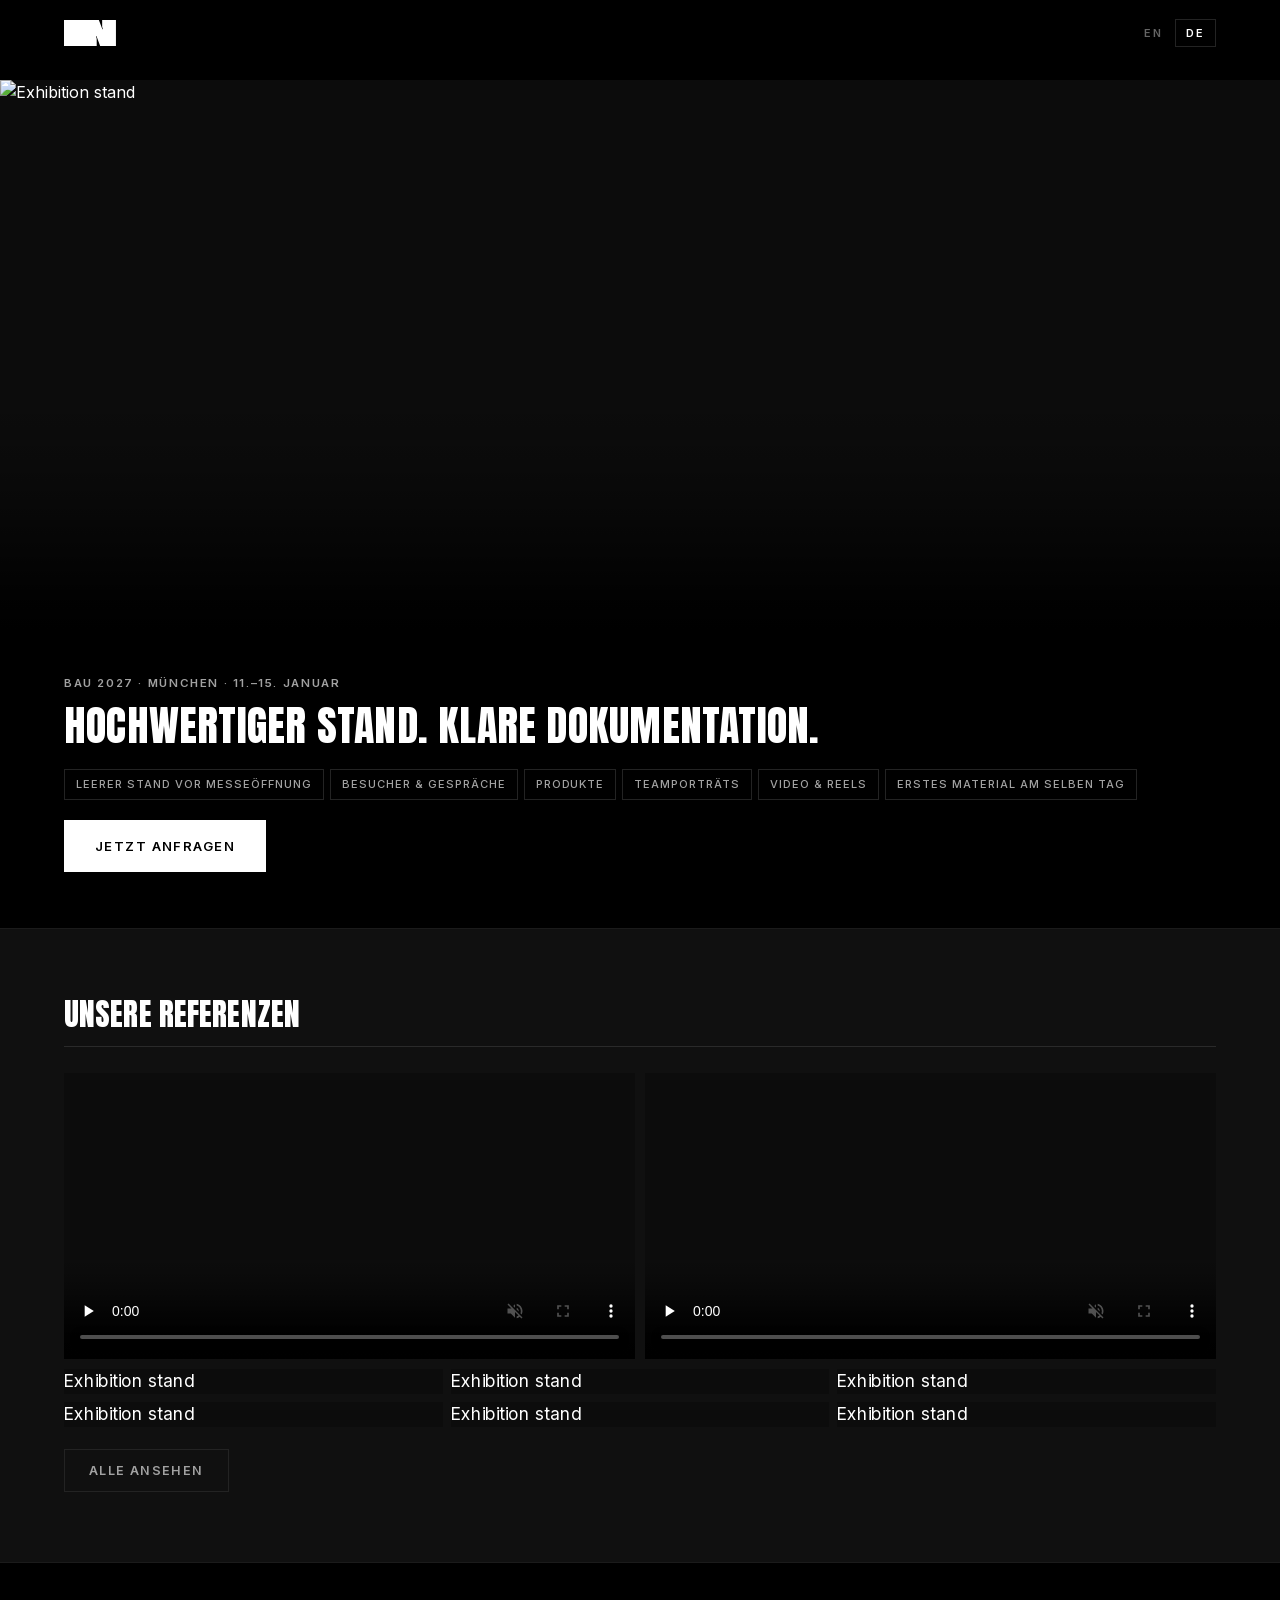
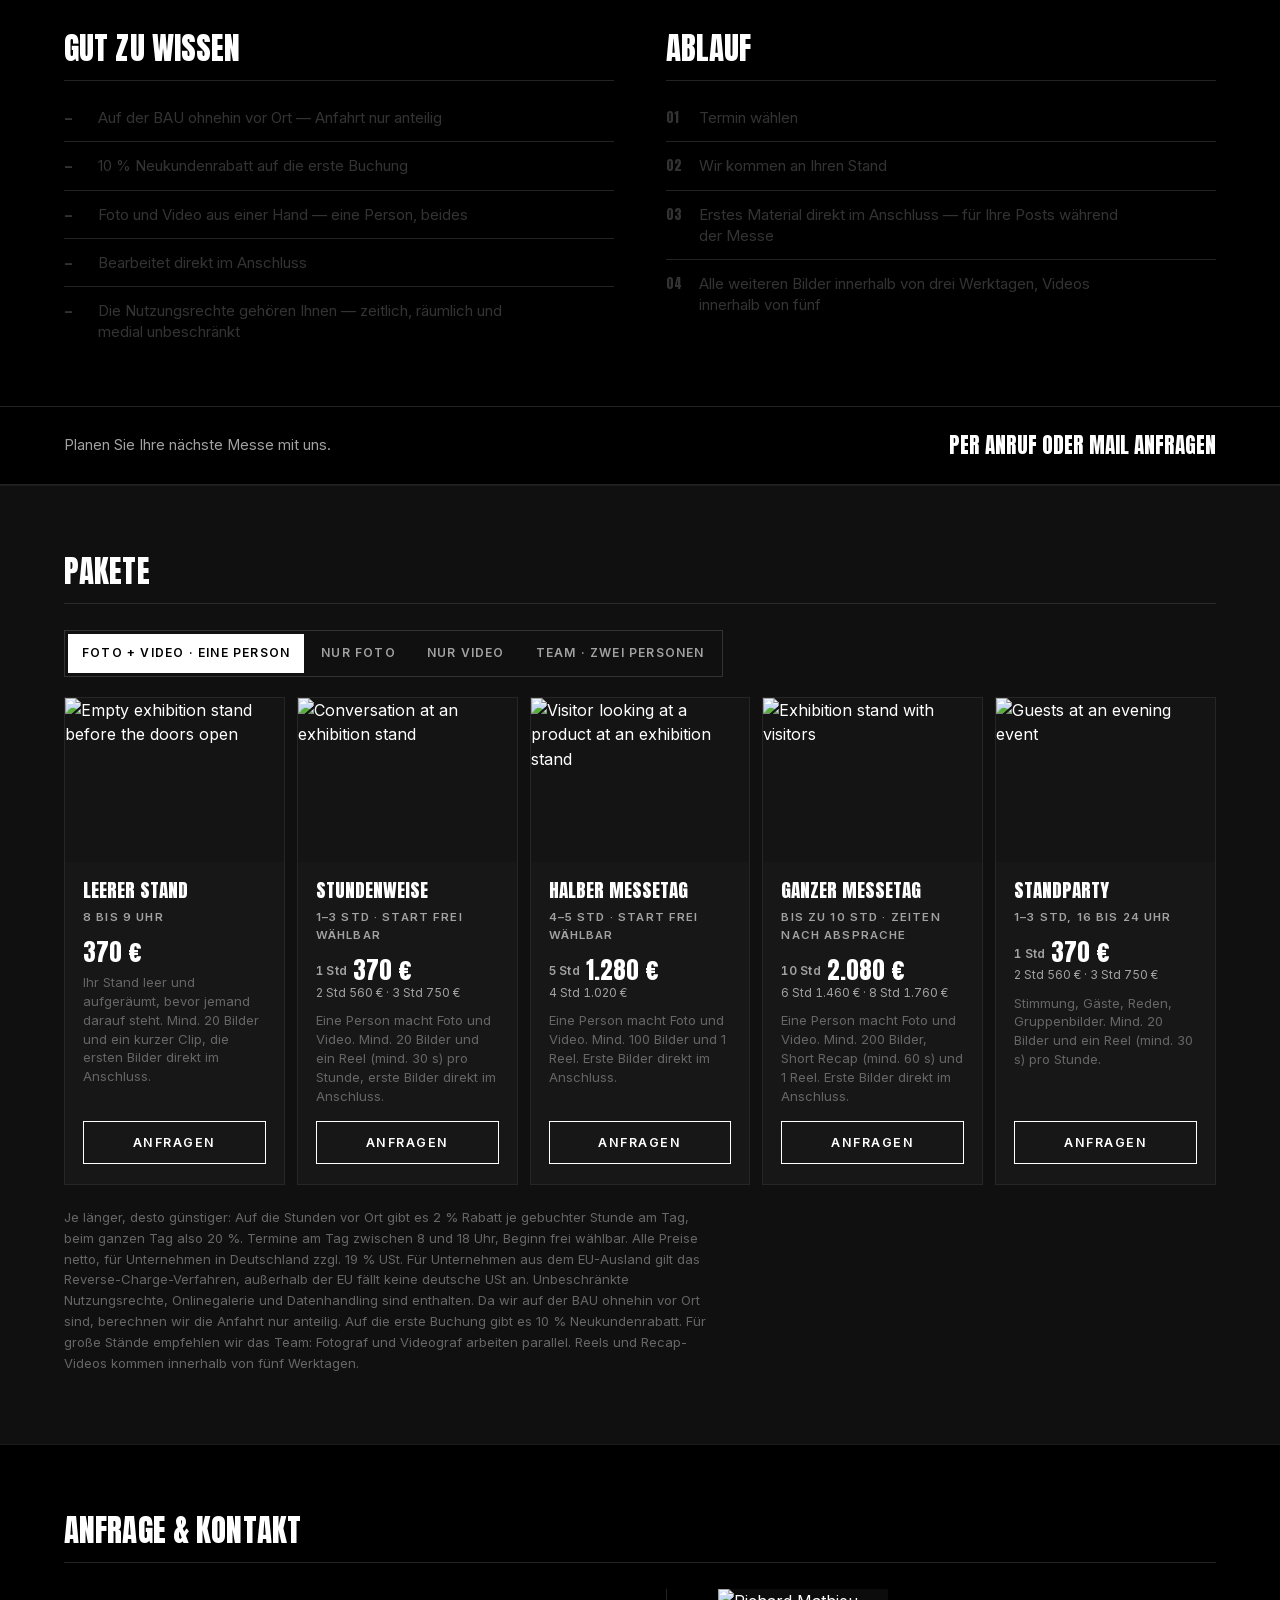
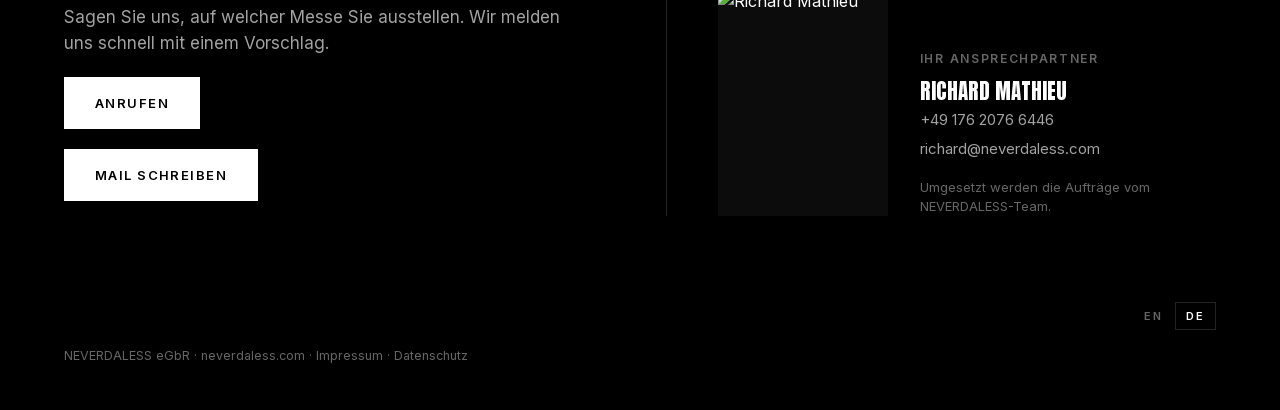
==== bau/index.html @ 17802675 "BAU-Seite /bau: Foto+Video aus einer Hand als Hauptangebot, Team-Paket, Anfahrt anteilig, 10 % Neuku" ====
<!doctype html>
<html lang="de">
<head>
<meta charset="utf-8">
<meta name="viewport" content="width=device-width,initial-scale=1,viewport-fit=cover">
<meta name="robots" content="noindex,nofollow">
<meta name="description" content="Photo and video for your exhibition stand, bookable by the hour. NEVERDALESS.">
<meta property="og:title" content="BAU 2027 · Foto und Video für Ihren Stand | NEVERDALESS">
<meta property="og:description" content="Photo and video for your exhibition stand, bookable by the hour.">
<meta property="og:image" content="https://static.wixstatic.com/media/fe18f9_3aad3841d3294165a005862a00bf77a9~mv2.jpg/v1/fill/w_1200,h_630,q_85/file.jpg">
<meta name="theme-color" content="#000000">
<link rel="icon" href="https://static.wixstatic.com/shapes/af249d_1c108b23d3884ca4b570a768c22b61ab.svg" type="image/svg+xml">
<title>BAU 2027 · Messedokumentation | NEVERDALESS</title>
<link rel="stylesheet" href="../fonts/fonts.css?v=2">

<style>
:root{
  color-scheme: dark;
  --ground:#000000;
  --raise:#0c0c0c;
  --line:#232323;
  --ink:#ffffff;
  --ink-2:#a2a2a2;
  --ink-3:#666666;
  --display:"Anton","Haettenschweiler","Arial Narrow",Impact,sans-serif;
  --body:"Inter","Helvetica Neue",Helvetica,Arial,sans-serif;
  --gut:clamp(18px,5vw,64px);
}
*{box-sizing:border-box}
body{
  background:var(--ground);color:var(--ink);
  font-family:var(--body);font-size:16px;line-height:1.55;
  -webkit-font-smoothing:antialiased;margin:0;
}
img,video{max-width:100%;display:block}
a{color:inherit}
p{margin:0}
ul{margin:0;padding:0;list-style:none}

.bleed{padding-inline:var(--gut)}
section{padding-block:clamp(40px,5.5vw,72px)}

.label{
  font-family:var(--display);font-weight:400;
  font-size:clamp(21px,2.5vw,31px);line-height:1;letter-spacing:.004em;
  text-transform:uppercase;color:var(--ink);
  margin:0 0 26px;padding-bottom:16px;border-bottom:1px solid var(--line);
}
h1,h2{font-family:var(--display);font-weight:400;margin:0;text-transform:uppercase;text-wrap:balance}
h1{font-size:clamp(25px,3.4vw,42px);line-height:1.06;letter-spacing:.005em}
h2{font-size:clamp(20px,2.4vw,30px);line-height:1.06}

/* ---------- Sprachumschalter ---------- */
.bar{
  display:flex;justify-content:flex-end;gap:2px;
  padding-block:16px;background:var(--ground);align-items:center;
  position:sticky;top:env(safe-area-inset-top,0px);z-index:5;
}
.bar.static{position:static}
.bar .logo{margin-right:auto;display:flex;align-items:center;color:var(--ink);padding:4px 0}
.bar .logo svg{height:26px;width:auto;display:block}
.bar .logo:hover{opacity:.75}
.bar button{
  font-family:var(--body);font-size:11px;font-weight:600;letter-spacing:.16em;
  background:none;border:1px solid transparent;color:var(--ink-3);
  padding:6px 10px;cursor:pointer;transition:color .16s,border-color .16s;
}
.bar button[aria-pressed="true"]{color:var(--ink);border-color:var(--line)}
.bar button:hover{color:var(--ink)}

/* ---------- Hero ---------- */
.stage{width:100%;aspect-ratio:21/9;overflow:hidden;background:var(--raise);margin-top:14px}
.stage{position:relative}
.stage img{position:absolute;inset:0;width:100%;height:100%;object-fit:cover;opacity:0;transition:opacity 1s ease}
.stage img.on{opacity:1}
.stage::after{content:"";position:absolute;left:0;right:0;bottom:0;height:42%;pointer-events:none;
  background:linear-gradient(to bottom,rgba(0,0,0,0) 0%,rgba(0,0,0,.18) 30%,rgba(0,0,0,.5) 60%,rgba(0,0,0,.85) 85%,var(--ground) 100%)}
@media(max-width:700px){.stage{aspect-ratio:4/3}}
.hero{padding-block:clamp(28px,4vw,46px) clamp(34px,5vw,56px)}
.hero-in{display:flex;flex-direction:column;gap:20px;align-items:flex-start}
.hero .fair{font-size:11.5px;font-weight:600;letter-spacing:.14em;text-transform:uppercase;color:var(--ink-2);margin:0 0 -8px}
.hero .sub{color:var(--ink-2);font-size:clamp(14.5px,1.4vw,17px);max-width:64ch}
.hero .sub.claim{color:var(--ink);font-weight:500;letter-spacing:.01em}
.hero .sub b{color:var(--ink);font-weight:500}

.cta{
  display:inline-block;font-family:var(--body);font-size:13px;font-weight:600;
  letter-spacing:.11em;text-transform:uppercase;
  background:var(--ink);color:#000;text-decoration:none;
  padding:15px 30px;border:1px solid var(--ink);transition:background .16s,color .16s;
}
.cta:hover,.cta:focus-visible{background:transparent;color:var(--ink)}
a:focus-visible,button:focus-visible{outline:2px solid #fff;outline-offset:3px}

/* ---------- Schlagworte ---------- */
.tags{display:flex;flex-wrap:wrap;gap:6px}
.tags span{
  font-size:11px;font-weight:500;letter-spacing:.09em;text-transform:uppercase;
  color:var(--ink-2);border:1px solid var(--line);padding:6px 11px;
}

/* ---------- Galerien ---------- */
.films{display:grid;grid-template-columns:repeat(auto-fit,minmax(320px,1fr));gap:10px}
.films video{width:100%;background:var(--raise)}
.shots{columns:1;column-gap:8px}
@media(min-width:600px){.shots{columns:2}}
@media(min-width:1000px){.shots{columns:3}}
.shots figure{margin:0 0 8px;break-inside:avoid;overflow:hidden;background:var(--raise)}
.shots figure.more{display:none}
.shots.open figure.more{display:block}
.more-btn{margin-top:14px;font-family:var(--body);font-size:12.5px;font-weight:600;letter-spacing:.11em;text-transform:uppercase;background:none;border:1px solid var(--line);color:var(--ink-2);padding:13px 24px;cursor:pointer;transition:color .16s,border-color .16s}
.more-btn:hover{color:var(--ink);border-color:var(--ink-3)}
.shots.open + .more-btn .m-open,.shots:not(.open) + .more-btn .m-close{display:none}
.shots img{width:100%;transition:transform .5s cubic-bezier(.2,.6,.2,1),filter .5s}
/* Weiches Scrollen (Lenis, nur Maus/Trackpad) + versetzte Galerie */
html.lenis,html.lenis body{height:auto}
.lenis.lenis-smooth{scroll-behavior:auto!important}
.lenis.lenis-smooth [data-lenis-prevent]{overscroll-behavior:contain}
.lenis.lenis-stopped{overflow:hidden}
.shots.px img{scale:1.1}
@media(hover:hover){.shots figure:hover img{transform:scale(1.035);filter:brightness(1.07)}}

/* ---------- Stichpunkte mit Lupe ---------- */
.cols{display:grid;grid-template-columns:1fr;gap:clamp(34px,4vw,56px)}
@media(min-width:800px){.cols{grid-template-columns:repeat(2,1fr)}}
.lens li{
  --t:0;
  padding:13px 0;border-top:1px solid var(--line);
  display:flex;gap:14px;align-items:baseline;
}
.lens li:first-child{border-top:0;padding-top:0}
.lens .n{
  font-family:var(--display);font-size:13px;color:var(--ink);
  font-variant-numeric:tabular-nums;flex:none;min-width:1.5em;
  opacity:calc(.2 + var(--t) * .8);
  transition:opacity .22s ease;
}
.lens .tx{
  display:inline-block;max-width:80%;
  font-size:15px;line-height:1.4;color:var(--ink);
  opacity:calc(.2 + var(--t) * .8);
  transform:scale(calc(1 + var(--t) * .25));
  transform-origin:left center;
  transition:opacity .22s ease,transform .22s cubic-bezier(.2,.7,.2,1);
  will-change:transform,opacity;
}
html.no-lens .lens .tx,html.no-lens .lens .n{opacity:1;transform:none}
.proofs{grid-column:1/-1}
.proof-h{font-size:12px;font-weight:600;letter-spacing:.14em;text-transform:uppercase;color:var(--ink-2);margin:0 0 12px}
.proof-row{display:grid;grid-template-columns:1fr;gap:10px}
@media(min-width:800px){.proof-row{grid-template-columns:1fr 1fr}}
.proof{margin:0}
.proof img{width:100%;background:var(--raise)}
.proof figcaption{
  margin-top:9px;font-size:12px;font-weight:500;letter-spacing:.14em;
  text-transform:uppercase;color:var(--ink-3);
}

/* ---------- Pakete ---------- */
.packs{display:grid;grid-template-columns:1fr;gap:10px}
@media(min-width:700px){.packs{grid-template-columns:repeat(2,1fr)}}
@media(min-width:1100px){.packs{grid-template-columns:repeat(4,1fr)}}
.pack{
  background:var(--raise);border:1px solid var(--line);
  padding:clamp(22px,2.2vw,28px);display:flex;flex-direction:column;gap:20px;
}
.pack .dur{font-family:var(--display);font-size:clamp(17px,1.8vw,21px);line-height:1;text-transform:uppercase}
.tiers li{
  display:flex;justify-content:space-between;align-items:baseline;gap:14px;
  padding:10px 0;border-top:1px solid var(--line);
}
.tiers li:first-child{border-top:0;padding-top:0}
.tiers .what{font-size:14px;color:var(--ink-2)}
.tiers .fee{font-size:16px;font-weight:600;font-variant-numeric:tabular-nums;white-space:nowrap}
.hrs{width:100%;border-collapse:collapse;font-variant-numeric:tabular-nums}
.hrs th{font-size:11px;font-weight:600;letter-spacing:.1em;text-transform:uppercase;color:var(--ink-3);text-align:right;padding:0 0 8px}
.hrs td{padding:9px 0;border-top:1px solid var(--line);text-align:right;font-size:14.5px;font-weight:600;white-space:nowrap}
.hrs td:first-child{text-align:left;font-size:13.5px;font-weight:400;color:var(--ink-2);white-space:normal;padding-right:8px}
.hrs th+th,.hrs td+td{padding-left:8px}
.incl{margin:auto 0 0;display:flex;flex-direction:column;gap:7px}
.incl li{font-size:13.5px;color:var(--ink-3);padding-left:15px;position:relative;line-height:1.45}
.incl li::before{content:"";position:absolute;left:0;top:.62em;width:5px;height:1px;background:var(--ink-3)}
.pack.early{border-color:#3a3a3a}
.book-link{display:block;text-align:center;margin-top:4px;padding:11px 16px;border:1px solid var(--ink);color:var(--ink);text-decoration:none;font-size:12.5px;font-weight:600;letter-spacing:.12em;text-transform:uppercase;transition:background .16s,color .16s}
.book-link:hover,.book-link:focus-visible{background:var(--ink);color:#000}
.pack .when,.party .when{font-size:12px;font-weight:600;letter-spacing:.1em;text-transform:uppercase;color:var(--ink-2);margin-top:-10px}

/* ---------- Pakete als Bildkarten ---------- */
.pc-switch{display:inline-flex;border:1px solid #333;padding:3px;gap:3px;margin-bottom:20px;max-width:100%}
.pc-switch button{font:inherit;font-size:12px;font-weight:600;letter-spacing:.1em;text-transform:uppercase;color:var(--ink-2);background:none;border:0;padding:10px 14px;cursor:pointer;white-space:nowrap}
.pc-switch button[aria-pressed="true"]{background:var(--ink);color:#000}
.pc-switch button:focus-visible{outline:1px solid var(--ink);outline-offset:2px}
.pc-cards{display:grid;grid-template-columns:repeat(5,minmax(0,1fr));gap:12px}
.pc-card{display:flex;flex-direction:column;background:var(--raise);border:1px solid var(--line);min-width:0}
.pc-card figure{margin:0;aspect-ratio:4/3;overflow:hidden;background:#141414}
.pc-card figure img{width:100%;height:100%;object-fit:cover}
.pc-in{display:flex;flex-direction:column;gap:9px;padding:18px 18px 20px;flex:1}
.pc-in .dur{font-family:var(--display);font-size:clamp(17px,1.5vw,20px);line-height:1.05;text-transform:uppercase}
.pc-in .when{font-size:11.5px;font-weight:600;letter-spacing:.1em;text-transform:uppercase;color:var(--ink-2)}
.pc-price{display:flex;flex-direction:column;gap:2px;margin-top:4px}
.pc-num{font-family:var(--display);font-size:clamp(22px,1.9vw,27px);line-height:1;font-variant-numeric:tabular-nums}
.pc-num small{font-family:var(--body);font-size:12px;font-weight:600;letter-spacing:.02em;text-transform:none;color:var(--ink-2);margin-right:6px;vertical-align:.35em}
.pc-per{font-size:12px;color:var(--ink-2);font-variant-numeric:tabular-nums}
.pc-note{font-size:13px;color:var(--ink-3);line-height:1.45;flex:1}
.pc-in .book-link{margin-top:6px}
.pc-note[data-mode]{display:none}
.pc-cards.m0 .pc-note[data-mode="0"],.pc-cards.m1 .pc-note[data-mode="1"],.pc-cards.m2 .pc-note[data-mode="2"],.pc-cards.m3 .pc-note[data-mode="3"]{display:block}
.pc-card{transition:transform .25s ease,background-color .25s ease,border-color .25s ease,box-shadow .25s ease}
.pc-card figure img{transition:transform .5s ease}
@media(hover:hover){
  .pc-card:hover{transform:translateY(-4px);background:#161616;border-color:#3a3a3a;box-shadow:0 14px 30px rgba(0,0,0,.55)}
  .pc-card:hover figure img{transform:scale(1.035)}
}
.pc-card:focus-within{border-color:#3a3a3a}
/* Abschnitte abwechselnd heller */
section.alt{background:#101010;border-block:1px solid #1b1b1b}
section.alt .label{border-bottom-color:#2a2a2a}
section.alt .pc-card{background:#171717;border-color:#262626}
section.alt .flex-bar{border-color:#2a2a2a}
@media(hover:hover){section.alt .pc-card:hover{background:#1e1e1e;border-color:#3a3a3a}}

@media(prefers-reduced-motion:reduce){.pc-card,.pc-card figure img{transition:none}.pc-card:hover{transform:none}.pc-card:hover figure img{transform:none}}
@media(max-width:1179px){
  .pc-cards{grid-template-columns:1fr;gap:10px}
  .pc-card{display:grid;grid-template-columns:minmax(0,38%) minmax(0,1fr)}
  .pc-card figure{aspect-ratio:auto;height:100%;min-height:200px}
}
@media(max-width:599px){
  .pc-card{display:flex}
  .pc-card figure{aspect-ratio:2/1;min-height:0;height:auto}
  .pc-in{padding:16px 16px 18px}
  .pc-switch{display:flex}
  .pc-switch button{flex:1;padding:10px 6px;font-size:11px;letter-spacing:.06em}
}
.flex-bar{margin-top:18px;border:1px solid var(--line);padding:clamp(18px,2vw,24px) clamp(22px,2.2vw,28px);display:flex;justify-content:space-between;align-items:center;gap:18px 32px;flex-wrap:wrap}
.flex-bar .fb-text{display:flex;flex-direction:column;gap:5px;max-width:70ch}
.flex-bar .fb-h{font-family:var(--display);font-size:clamp(17px,1.8vw,21px);text-transform:uppercase;line-height:1}
.flex-bar .fb-t{font-size:13.5px;color:var(--ink-2);line-height:1.45}

/* Wunschzeiten-Wähler */
.flex-bar.tw{display:block}
.tw-grid{margin-top:18px;display:grid;grid-template-columns:44px repeat(3,1fr);gap:3px;user-select:none;-webkit-user-select:none;touch-action:pan-y}
.tw-grid .tw-day{font-size:11px;font-weight:600;letter-spacing:.12em;text-transform:uppercase;color:var(--ink-2);text-align:center;padding:4px 0 6px}
.tw-grid .tw-h{font-size:11px;color:var(--ink-3);text-align:right;padding-right:6px;line-height:26px}
.tw-grid button{height:26px;border:1px solid var(--line);background:transparent;cursor:pointer;padding:0;font:inherit;color:transparent}
.tw-grid button:hover{border-color:var(--ink-3)}
.tw-grid button[aria-pressed="true"]{background:var(--ink);border-color:var(--ink)}
.tw-grid .tw-eve{background:rgba(255,255,255,.025)}
.tw-grid button.tw-full{background:repeating-linear-gradient(135deg,#1a1a1a 0 6px,#111 6px 12px);border-color:#1a1a1a;cursor:not-allowed}
.tw-grid button.tw-past{opacity:.15;cursor:not-allowed}
.tw-grid button.tw-past:hover{border-color:var(--line)}
.tw-grid .tw-day.tw-past{opacity:.35}
.tw-grid .tw-sep{grid-column:1/-1;height:1px;background:var(--line);margin:3px 0}
.tw-out{margin-top:16px;font-size:14px;color:var(--ink-2);line-height:1.6;min-height:22px}
.tw-out b{color:var(--ink);font-weight:600}
.tw-out .tw-sum{margin-top:6px;font-family:var(--display);font-size:22px;color:var(--ink);text-transform:uppercase}
.tw-actions{margin-top:14px;display:flex;flex-wrap:wrap;gap:10px 16px;align-items:center}
.tw-actions .tw-send{margin-top:0;flex:0 1 320px}
.tw-actions .tw-send[aria-disabled="true"]{opacity:.35;pointer-events:none}
.tw-reset{background:none;border:0;color:var(--ink-3);font:inherit;font-size:12.5px;letter-spacing:.08em;text-transform:uppercase;cursor:pointer;padding:6px 0}
.tw-else{display:block;margin-top:16px}
.party{margin-top:10px;background:var(--raise);border:1px solid var(--line);padding:clamp(22px,2.2vw,28px);display:grid;grid-template-columns:1fr;gap:24px}
@media(min-width:800px){.party{grid-template-columns:1.1fr 1fr;align-items:start;gap:40px}}
.party-pics{position:relative;width:100%;max-width:680px;aspect-ratio:283/100;margin-top:4px;overflow:hidden;background:linear-gradient(to right,var(--ground),#1b1712 50%,var(--ground))}
.party-pics img{position:absolute;top:0;height:100%;width:53%;object-fit:cover}
.party-pics img:first-child{left:0;-webkit-mask-image:linear-gradient(to right,#000 0,#000 80%,rgba(0,0,0,.55) 90%,transparent 100%);mask-image:linear-gradient(to right,#000 0,#000 80%,rgba(0,0,0,.55) 90%,transparent 100%)}
.party-pics img:last-child{right:0;-webkit-mask-image:linear-gradient(to left,#000 0,#000 80%,rgba(0,0,0,.55) 90%,transparent 100%);mask-image:linear-gradient(to left,#000 0,#000 80%,rgba(0,0,0,.55) 90%,transparent 100%)}
.party-text{display:flex;flex-direction:column;gap:20px}
.party .party-pics{max-width:340px}
.party .incl{margin:0}
.party .dur{font-family:var(--display);font-size:clamp(17px,1.8vw,21px);line-height:1;text-transform:uppercase}
.party .when{margin-top:-10px}
.party-price{display:flex;flex-direction:column;gap:20px}
.fb-link{font-size:12.5px;font-weight:600;letter-spacing:.12em;text-transform:uppercase;color:var(--ink);text-decoration:none;border-bottom:1px solid var(--ink-3);padding-bottom:3px;white-space:nowrap}
.fb-link:hover{border-color:var(--ink)}
.flex-bar .fb-reach{display:flex;flex-direction:column;gap:4px;font-size:14px}
.flex-bar .fb-reach a{color:var(--ink-2);text-decoration:none}
.flex-bar .fb-reach a:hover{color:var(--ink)}
.pack.open{border-color:#3a3a3a}
.pack.open .reach{display:flex;flex-direction:column;gap:6px;font-size:14px;color:var(--ink-2)}
.pack.open .reach a{text-decoration:none}
.pack.open .reach a:hover{color:var(--ink)}
.jump{
  display:flex;align-items:center;justify-content:space-between;gap:20px;
  margin-top:clamp(34px,4vw,52px);padding:22px var(--gut);
  margin-inline:calc(var(--gut) * -1);
  border-top:1px solid var(--line);border-bottom:1px solid var(--line);
  text-decoration:none;color:var(--ink-2);transition:color .18s,background .18s;
}
.jump:hover,.jump:focus-visible{color:var(--ink);background:var(--raise)}
.jump .jt{font-size:14.5px;line-height:1.4}
.jump .ja{font-family:var(--display);font-size:clamp(17px,1.8vw,21px);text-transform:uppercase;white-space:nowrap;color:var(--ink)}
@media(max-width:560px){.jump{flex-direction:column;align-items:flex-start;gap:12px}}
.fine{margin-top:22px;color:var(--ink-3);font-size:13px;max-width:82ch;line-height:1.6}

/* ---------- Buchung ---------- */
.book{display:flex;flex-direction:column;gap:20px;align-items:flex-start}
.book .sub{font-size:clamp(15px,1.4vw,17px)}
.bk-grid{display:grid;grid-template-columns:1fr;gap:clamp(32px,4vw,56px)}
.bk-grid .solo{padding-top:28px;border-top:1px solid var(--line)}
@media(min-width:768px){.bk-grid{grid-template-columns:1fr 1fr;align-items:center}.bk-grid .solo{padding-top:0;border-top:0;padding-left:clamp(28px,4vw,56px);border-left:1px solid var(--line)}}
.bk-grid .solo .pic{width:clamp(110px,14vw,170px)}
.pack-pics{margin-top:4px}
.cal-wrap{margin-top:clamp(36px,4.5vw,56px);border-top:1px solid var(--line);padding-top:clamp(24px,3vw,36px);scroll-margin-top:24px}
#cal-inline{width:100%;min-height:0}
.cal-actions{display:flex;flex-wrap:wrap;gap:10px 12px;max-width:640px}
.cal-actions .book-link{flex:1 1 240px;margin-top:0;font-family:var(--body);background:none;cursor:pointer}
.cal-actions .cal-load{background:var(--ink);color:#000}
.cal-actions .cal-load:hover,.cal-actions .cal-load:focus-visible{background:transparent;color:var(--ink)}
.cal-hint{margin:12px 0 0;color:var(--ink-3);font-size:13px;line-height:1.55;max-width:62ch}
.cal-wrap.started .cal-load{display:none}
.cal-wrap.loaded .cal-actions,.cal-wrap.loaded .cal-hint{display:none}
.solo .lead{font-size:12px;font-weight:600;letter-spacing:.14em;text-transform:uppercase;color:var(--ink-3);margin-bottom:6px}
.direct{font-size:15px;color:var(--ink-2);margin:0}
.direct a{color:var(--ink);text-decoration:none;white-space:nowrap}
.direct a:hover{text-decoration:underline}
.direct .sep{color:var(--ink-3);margin:0 4px}
@media(max-width:560px){.direct .sep{display:none}.direct a{display:table;margin-top:6px}}
.mail{font-family:var(--display);font-size:clamp(22px,4vw,46px);line-height:1;text-decoration:none;word-break:break-word}

/* ---------- Team ---------- */
.team{display:grid;grid-template-columns:repeat(2,1fr);gap:clamp(14px,2vw,22px)}
@media(min-width:900px){.team{grid-template-columns:repeat(4,1fr)}}
.person{display:flex;flex-direction:column;gap:8px;min-width:0}
.person .pic{aspect-ratio:3/4;overflow:hidden;background:var(--raise)}
.person .pic img{width:100%;height:100%;object-fit:cover;transition:filter .5s}
@media(hover:hover){.person:hover .pic img{filter:brightness(1.08)}}
.person .nm{font-size:12.5px;font-weight:600;letter-spacing:.07em;text-transform:uppercase}
.person a,.person .tel{font-size:12.5px;color:var(--ink-2);text-decoration:none;overflow-wrap:anywhere;hyphens:none}
.person a:hover{color:var(--ink)}

.solo{display:flex;gap:clamp(18px,3vw,32px);align-items:flex-end}
.solo .pic{width:clamp(120px,22vw,200px);aspect-ratio:3/4;overflow:hidden;background:var(--raise);flex:none}
.solo .pic img{width:100%;height:100%;object-fit:cover}
.solo .who{display:flex;flex-direction:column;gap:6px;min-width:0}
.solo .nm{font-family:var(--display);font-size:clamp(17px,1.8vw,21px);text-transform:uppercase;line-height:1}
.solo .role{font-size:12px;font-weight:600;letter-spacing:.14em;text-transform:uppercase;color:var(--ink-3);margin-bottom:8px}
.solo a{font-size:15px;color:var(--ink-2);text-decoration:none;overflow-wrap:anywhere}
.solo a:hover{color:var(--ink)}
.solo .crew{margin-top:12px;font-size:13px;color:var(--ink-3);line-height:1.45}
.foot{padding-block:0 44px;color:var(--ink-3);font-size:12.5px}
.foot a{text-decoration:none}

/* ---------- Einblenden ---------- */
.pre{opacity:0;transform:translateY(22px)}
.in{opacity:1;transform:none;transition:opacity .7s ease,transform .7s cubic-bezier(.2,.6,.2,1)}
@media (prefers-reduced-motion:reduce){
  *{transition:none!important;animation:none!important}
  .pre{opacity:1;transform:none}
  .lens .tx,.lens .n{opacity:1!important;transform:none!important}
}
@media(max-width:700px){.pc-switch{display:grid;grid-template-columns:1fr 1fr;width:100%}.pc-switch button{white-space:normal;line-height:1.3}}
</style>

<div class="bar bleed">
  <a class="logo" href="https://www.neverdaless.com" target="_blank" rel="noopener" aria-label="Neverdaless"><svg viewBox="0 0 45 22.5219" aria-hidden="true" focusable="fals
</head>
<body>e"><path fill="currentColor" d="M 0.0000 0.0000 L 30.2026 0.0000 L 33.1694 7.8178 A 0.2492 0.2492 0 0 0 33.6678 7.8178 L 33.0658 5.7872 L 33.0658 0.0000 L 45.0000 0.0000 L 45.0000 22.5219 L 31.3255 22.5219 L 28.1940 14.1677 A 0.2443 0.2443 0 0 0 27.7054 14.1677 L 28.3343 16.2939 L 28.3343 22.5219 L 0.0000 22.5219 Z"/></svg></a>
  <button type="button" data-lang="en" aria-pressed="true">EN</button>
  <button type="button" data-lang="de" aria-pressed="false">DE</button>
</div>

<div class="stage">
  <img class="on" src="https://static.wixstatic.com/media/fe18f9_3aad3841d3294165a005862a00bf77a9~mv2.jpg/v1/fit/w_2200,h_2200,q_85/file.jpg" alt="Exhibition stand" loading="eager">
  <img data-src="https://static.wixstatic.com/media/fe18f9_0e9bf6e1a6534a59a7f3d863154196d4~mv2.jpg/v1/fit/w_2200,h_2200,q_85/file.jpg" alt="Exhibition stand">
  <img data-src="https://static.wixstatic.com/media/fe18f9_e96d45f8e0614279ace6249fa4a36d3a~mv2.jpg/v1/fit/w_2200,h_2200,q_85/file.jpg" alt="Exhibition stand">
  <img data-src="https://static.wixstatic.com/media/fe18f9_2f034d73d5254059a507c0ee9b0cd5ee~mv2.jpg/v1/fit/w_2200,h_2200,q_85/file.jpg" alt="Exhibition stand">
  <img data-src="https://static.wixstatic.com/media/fe18f9_4cf3f62260364f77915ed415f0a549b7~mv2.jpg/v1/fit/w_2200,h_2200,q_85/file.jpg" alt="Exhibition stand">
  <img data-src="https://static.wixstatic.com/media/fe18f9_245bd6aec1f4456eaab966787904844e~mv2.jpg/v1/fit/w_2200,h_2200,q_85/file.jpg" alt="Exhibition stand">
</div>

<section class="hero bleed">
  <div class="hero-in">
    <p class="fair" data-de="BAU 2027 · München · 11.–15. Januar">BAU 2027 · Munich · 11–15 January</p>
    <h1 data-de="Hochwertiger Stand. Klare Dokumentation.">A quality stand. Clear documentation.</h1>
    <div class="tags">
      <span data-de="Leerer Stand vor Messeöffnung">Empty stand before opening</span>
      <span data-de="Besucher &amp; Gespräche">Visitors &amp; conversations</span>
      <span data-de="Produkte">Products</span>
      <span data-de="Teamporträts">Team portraits</span>
      <span data-de="Video &amp; Reels">Video &amp; reels</span>
      <span data-de="Erstes Material am selben Tag">First material the same day</span>
    </div>
    <a class="cta" href="#booking" data-de="Jetzt anfragen">Get in touch</a>
  </div>
</section>

<section class="bleed rise alt">
  <p class="label" data-de="Unsere Referenzen">Our work</p>
  <div class="films">
    <video src="https://video.wixstatic.com/video/fe18f9_1ea583b1c28b4db09e87d09adfff8e07/720p/mp4/file.mp4" poster="https://static.wixstatic.com/media/fe18f9_2d4021ef36b045e5b7be317c3b032c5f~mv2.jpg/v1/fit/w_1600,h_1600,q_85/file.jpg" controls muted playsinline preload="none"></video>
    <video src="https://video.wixstatic.com/video/fe18f9_8b0a197d12224a24a4bc466aca7b3c17/720p/mp4/file.mp4" poster="https://static.wixstatic.com/media/fe18f9_83886915838c4d1b96222e104f0e43ef~mv2.jpg/v1/fit/w_1600,h_1600,q_85/file.jpg" controls muted playsinline preload="none"></video>
  </div>
  <div style="height:10px"></div>
  <div class="shots">
    <figure><img src="https://static.wixstatic.com/media/fe18f9_3aad3841d3294165a005862a00bf77a9~mv2.jpg/v1/fit/w_2200,h_2200,q_85/file.jpg" alt="Exhibition stand" loading="lazy"></figure>
    <figure><img src="https://static.wixstatic.com/media/fe18f9_e96d45f8e0614279ace6249fa4a36d3a~mv2.jpg/v1/fit/w_2200,h_2200,q_85/file.jpg" alt="Exhibition stand" loading="lazy"></figure>
    <figure><img src="https://static.wixstatic.com/media/fe18f9_01d2f9b3198249a7b5ce301fa843e7c3~mv2.jpg/v1/fit/w_1600,h_1600,q_85/file.jpg" alt="Exhibition stand" loading="lazy"></figure>
    <figure><img src="https://static.wixstatic.com/media/fe18f9_0e9bf6e1a6534a59a7f3d863154196d4~mv2.jpg/v1/fit/w_2200,h_2200,q_85/file.jpg" alt="Exhibition stand" loading="lazy"></figure>
    <figure><img src="https://static.wixstatic.com/media/fe18f9_3b95a2a971774f2da7e600b8b41dca64~mv2.jpg/v1/fit/w_1600,h_1600,q_85/file.jpg" alt="Exhibition stand" loading="lazy"></figure>
    <figure><img src="https://static.wixstatic.com/media/fe18f9_05272d118c1c490082338de9843dcd07~mv2.jpg/v1/fit/w_1600,h_1600,q_85/file.jpg" alt="Exhibition stand" loading="lazy"></figure>
    <figure class="more"><img src="https://static.wixstatic.com/media/fe18f9_ff8229f6552d4c02823dea7152026ae7~mv2.jpg/v1/fit/w_1600,h_1600,q_85/file.jpg" alt="Exhibition stand" loading="lazy"></figure>
    <figure class="more"><img src="https://static.wixstatic.com/media/fe18f9_2f034d73d5254059a507c0ee9b0cd5ee~mv2.jpg/v1/fit/w_2200,h_2200,q_85/file.jpg" alt="Exhibition stand" loading="lazy"></figure>
    <figure class="more"><img src="https://static.wixstatic.com/media/fe18f9_819203588e8948dcbc297788738a130d~mv2.jpg/v1/fit/w_1600,h_1600,q_85/file.jpg" alt="Exhibition stand" loading="lazy"></figure>
    <figure class="more"><img src="https://static.wixstatic.com/media/fe18f9_5534eb2b0c6a43fb838cf0f38cb0f0fb~mv2.jpg/v1/fit/w_1600,h_1600,q_85/file.jpg" alt="Exhibition stand" loading="lazy"></figure>
    <figure class="more"><img src="https://static.wixstatic.com/media/fe18f9_4cf3f62260364f77915ed415f0a549b7~mv2.jpg/v1/fit/w_2200,h_2200,q_85/file.jpg" alt="Exhibition stand" loading="lazy"></figure>
    <figure class="more"><img src="https://static.wixstatic.com/media/fe18f9_245bd6aec1f4456eaab966787904844e~mv2.jpg/v1/fit/w_2200,h_2200,q_85/file.jpg" alt="Exhibition stand" loading="lazy"></figure>
    <figure class="more"><img src="https://static.wixstatic.com/media/fe18f9_ad500b04ef1146d19a06908ed810eb68~mv2.jpg/v1/fit/w_1600,h_1600,q_85/file.jpg" alt="Exhibition stand" loading="lazy"></figure>
    <figure class="more"><img src="https://static.wixstatic.com/media/fe18f9_9926fb6e65c04c98876faea3a461bd1a~mv2.jpg/v1/fit/w_1600,h_1600,q_85/file.jpg" alt="Exhibition stand" loading="lazy"></figure>
    <figure class="more"><img src="https://static.wixstatic.com/media/fe18f9_c8fdcafd9284401580be539fdeed24a1~mv2.jpg/v1/fit/w_1600,h_1600,q_85/file.jpg" alt="Exhibition stand" loading="lazy"></figure>
  </div>
  <button type="button" class="more-btn" aria-expanded="false"><span class="m-open" data-de="Alle ansehen">See all</span><span class="m-close" data-de="Weniger anzeigen">Show less</span></button>
</section>


<section class="bleed rise" style="padding-bottom:0">
  <div class="cols">
    <div>
      <p class="label" data-de="Gut zu wissen">Good to know</p>
      <ul class="lens">
        <li><span class="n">—</span><span class="tx" data-de="Auf der BAU ohnehin vor Ort — Anfahrt nur anteilig">On site at BAU anyway — travel charged only pro rata</span></li>
        <li><span class="n">—</span><span class="tx" data-de="10 % Neukundenrabatt auf die erste Buchung">10&nbsp;% new-client discount on your first booking</span></li>
        <li><span class="n">—</span><span class="tx" data-de="Foto und Video aus einer Hand — eine Person, beides">Photo and video from one person — both in one booking</span></li>
        <li><span class="n">—</span><span class="tx" data-de="Bearbeitet direkt im Anschluss">Edited right after the shoot</span></li>
        <li><span class="n">—</span><span class="tx" data-de="Die Nutzungsrechte gehören Ihnen — zeitlich, räumlich und medial unbeschränkt">The usage rights are yours — unlimited in time, place and medium</span></li>
      </ul>
    </div>
    <div>
      <p class="label" data-de="Ablauf">How it works</p>
      <ul class="lens">
        <li><span class="n">01</span><span class="tx" data-de="Termin wählen">Pick a time</span></li>
        <li><span class="n">02</span><span class="tx" data-de="Wir kommen an Ihren Stand">We come to your stand</span></li>
                <li><span class="n">03</span><span class="tx" data-de="Erstes Material direkt im Anschluss — für Ihre Posts während der Messe">First material right after the shoot — for your posts during the show</span></li>
        <li><span class="n">04</span><span class="tx" data-de="Alle weiteren Bilder innerhalb von drei Werktagen, Videos innerhalb von fünf">The full set within three working days, videos within five</span></li>
      </ul>
    </div>
  </div>
  <a class="jump" href="#booking">
    <span class="jt" data-de="Planen Sie Ihre nächste Messe mit uns.">Planning your next trade show?</span>
    <span class="ja" data-de="Per Anruf oder Mail anfragen">Request by phone or email</span>
  </a>
</section>

<section class="bleed rise alt">
  <p class="label" data-de="Pakete">Packages</p>
  <div class="pc-switch" role="group" aria-label="Package type">
    <button type="button" aria-pressed="true" data-m="0" data-de="Foto + Video · eine Person">Photo + video · one person</button><button type="button" aria-pressed="false" data-m="1" data-de="Nur Foto">Photo only</button><button type="button" aria-pressed="false" data-m="2" data-de="Nur Video">Video only</button><button type="button" aria-pressed="false" data-m="3" data-de="Team · zwei Personen">Team · two people</button>
  </div>
  <div class="pc-cards m0">
    <article class="pc-card">
      <figure><img src="https://static.wixstatic.com/media/fe18f9_e6f3171232ef482e99232998adeb250c~mv2.jpg/v1/fit/w_1600,h_1600,q_85/file.jpg" alt="Empty exhibition stand before the doors open" loading="lazy"></figure>
      <div class="pc-in">
        <span class="dur" data-de="Leerer Stand">Empty stand</span>
        <span class="when" data-de="8 bis 9 Uhr">8 to 9 am</span>
        <div class="pc-price"><span class="pc-num" data-p="370,230,350,580"></span></div>
        <p class="pc-note" data-mode="0" data-de="Ihr Stand leer und aufgeräumt, bevor jemand darauf steht. Mind. 20 Bilder und ein kurzer Clip, die ersten Bilder direkt im Anschluss.">Your stand empty and clean, before anyone is on it. At least 20 images and one short clip, the first images right after the shoot.</p>
        <p class="pc-note" data-mode="1" data-de="Ihr Stand leer und aufgeräumt, bevor jemand darauf steht. Mind. 30 bearbeitete Bilder, die ersten direkt im Anschluss.">Your stand empty and clean, before anyone is on it. At least 30 edited images, the first ones right after the shoot.</p>
        <p class="pc-note" data-mode="2" data-de="Ihr Stand leer und aufgeräumt, bevor jemand darauf steht. Ein Reel (mind. 30 s), innerhalb von fünf Werktagen.">Your stand empty and clean, before anyone is on it. One reel (min. 30 s), within five working days.</p>
        <p class="pc-note" data-mode="3" data-de="Fotograf und Videograf parallel. Ihr Stand leer und aufgeräumt, bevor jemand darauf steht. Mind. 30 Bilder und ein Reel (mind. 30 s).">Photographer and videographer in parallel. Your stand empty and clean, before anyone is on it. At least 30 images and one reel (min. 30 s).</p>
        <a class="book-link" href="mailto:richard@neverdaless.com?subject=BAU%202027%20%E2%80%93%20Empty%20stand" data-de="Anfragen">Request</a>
      </div>
    </article>
    <article class="pc-card">
      <figure><img src="https://static.wixstatic.com/media/fe18f9_819203588e8948dcbc297788738a130d~mv2.jpg/v1/fit/w_1600,h_1600,q_85/file.jpg" alt="Conversation at an exhibition stand" loading="lazy"></figure>
      <div class="pc-in">
        <span class="dur" data-de="Stundenweise">By the hour</span>
        <span class="when" data-de="1–3 Std · Start frei wählbar">1–3 h · start any time</span>
        <div class="pc-price"><span class="pc-num" data-p="370,230,350,580" data-pre="1"></span>
        <span class="pc-per" data-l="2,3" data-h="560,350,590,1040|750,470,820,1490"></span></div>
        <p class="pc-note" data-mode="0" data-de="Eine Person macht Foto und Video. Mind. 20 Bilder und ein Reel (mind. 30 s) pro Stunde, erste Bilder direkt im Anschluss.">One person shoots photo and video. At least 20 images and one reel (min. 30 s) per hour, first images right after the shoot.</p>
        <p class="pc-note" data-mode="1" data-de="Mind. 30 bearbeitete Bilder pro Stunde. Die ersten direkt im Anschluss.">At least 30 edited images per hour. The first ones right after the shoot.</p>
        <p class="pc-note" data-mode="2" data-de="Ein Reel (mind. 30 s) pro Stunde, innerhalb von fünf Werktagen.">One reel (min. 30 s) per hour, within five working days.</p>
        <p class="pc-note" data-mode="3" data-de="Fotograf und Videograf parallel. Mind. 30 Bilder und ein Reel (mind. 30 s) pro Stunde. Erste Bilder direkt im Anschluss.">Photographer and videographer in parallel. At least 30 images and one reel (min. 30 s) per hour. First images right after the shoot.</p>
        <a class="book-link" href="mailto:richard@neverdaless.com?subject=BAU%202027%20%E2%80%93%201%20hour" data-de="Anfragen">Request</a>
      </div>
    </article>
    <article class="pc-card">
      <figure><img src="https://static.wixstatic.com/media/fe18f9_c8fdcafd9284401580be539fdeed24a1~mv2.jpg/v1/fit/w_1600,h_1600,q_85/file.jpg" alt="Visitor looking at a product at an exhibition stand" loading="lazy"></figure>
      <div class="pc-in">
        <span class="dur" data-de="Halber Messetag">Half fair day</span>
        <span class="when" data-de="4–5 Std · Start frei wählbar">4–5 h · start any time</span>
        <div class="pc-price"><span class="pc-num" data-p="1280,800,1300,2340" data-pre="5"></span>
        <span class="pc-per" data-l="4" data-h="1020,640,1050,1920"></span></div>
        <p class="pc-note" data-mode="0" data-de="Eine Person macht Foto und Video. Mind. 100 Bilder und 1 Reel. Erste Bilder direkt im Anschluss.">One person shoots photo and video. At least 100 images and 1 reel. First images right after the shoot.</p>
        <p class="pc-note" data-mode="1" data-de="Mind. 150 bearbeitete Bilder. Die ersten direkt im Anschluss, der Rest in 2 Werktagen.">At least 150 edited images. The first ones right after the shoot, the rest within 2 working days.</p>
        <p class="pc-note" data-mode="2" data-de="Short Recap (mind. 60 s) und 1 Reel, innerhalb von fünf Werktagen.">Short recap (min. 60 s) and 1 reel, within five working days.</p>
        <p class="pc-note" data-mode="3" data-de="Fotograf und Videograf parallel. Mind. 150 Bilder, Short Recap (mind. 60 s) und 1 Reel. Erste Bilder direkt im Anschluss.">Photographer and videographer in parallel. At least 150 images, short recap (min. 60 s) and 1 reel. First images right after the shoot.</p>
        <a class="book-link" href="mailto:richard@neverdaless.com?subject=BAU%202027%20%E2%80%93%20Half%20day" data-de="Anfragen">Request</a>
      </div>
    </article>
    <article class="pc-card">
      <figure><img src="https://static.wixstatic.com/media/fe18f9_01d2f9b3198249a7b5ce301fa843e7c3~mv2.jpg/v1/fit/w_1600,h_1600,q_85/file.jpg" alt="Exhibition stand with visitors" loading="lazy"></figure>
      <div class="pc-in">
        <span class="dur" data-de="Ganzer Messetag">Full fair day</span>
        <span class="when" data-de="Bis zu 10 Std · Zeiten nach Absprache">Up to 10 h · times by arrangement</span>
        <div class="pc-price"><span class="pc-num" data-p="2080,1300,2250,4250" data-pre="10"></span>
        <span class="pc-per" data-l="6,8" data-h="1460,910,1500,2750|1760,1100,1900,3530"></span></div>
        <p class="pc-note" data-mode="0" data-de="Eine Person macht Foto und Video. Mind. 200 Bilder, Short Recap (mind. 60 s) und 1 Reel. Erste Bilder direkt im Anschluss.">One person shoots photo and video. At least 200 images, short recap (min. 60 s) and 1 reel. First images right after the shoot.</p>
        <p class="pc-note" data-mode="1" data-de="Mind. 300 bearbeitete Bilder. Die ersten direkt im Anschluss, der Rest in 3 Werktagen.">At least 300 edited images. The first ones right after the shoot, the rest within 3 working days.</p>
        <p class="pc-note" data-mode="2" data-de="Long Recap (mind. 120 s) und 2 Reels, innerhalb von fünf Werktagen.">Long recap (min. 120 s) and 2 reels, within five working days.</p>
        <p class="pc-note" data-mode="3" data-de="Fotograf und Videograf parallel. Mind. 300 Bilder, Long Recap (mind. 120 s) und 2 Reels. Erste Bilder direkt im Anschluss.">Photographer and videographer in parallel. At least 300 images, long recap (min. 120 s) and 2 reels. First images right after the shoot.</p>
        <a class="book-link" href="mailto:richard@neverdaless.com?subject=BAU%202027%20%E2%80%93%20Full%20day" data-de="Anfragen">Request</a>
      </div>
    </article>
    <article class="pc-card">
      <figure><img src="https://static.wixstatic.com/media/fe18f9_c13790f0df7c42edad67ee295986410c~mv2.jpg/v1/fit/w_1600,h_1600,q_85/file.jpg" alt="Guests at an evening event" loading="lazy"></figure>
      <div class="pc-in">
        <span class="dur" data-de="Standparty">Stand party</span>
        <span class="when" data-de="1–3 Std, 16 bis 24 Uhr">1–3 h, 4 pm to midnight</span>
        <div class="pc-price"><span class="pc-num" data-p="370,230,350,580" data-pre="1"></span>
        <span class="pc-per" data-l="2,3" data-h="560,350,590,1040|750,470,820,1490"></span></div>
        <p class="pc-note" data-mode="0" data-de="Stimmung, Gäste, Reden, Gruppenbilder. Mind. 20 Bilder und ein Reel (mind. 30 s) pro Stunde.">Atmosphere, guests, speeches, group shots. At least 20 images and one reel (min. 30 s) per hour.</p>
        <p class="pc-note" data-mode="1" data-de="Stimmung, Gäste, Reden, Gruppenbilder. Mind. 30 bearbeitete Bilder pro Stunde, die ersten am nächsten Morgen.">Atmosphere, guests, speeches, group shots. At least 30 edited images per hour, the first ones the next morning.</p>
        <p class="pc-note" data-mode="2" data-de="Stimmung, Gäste, Reden. Ein Reel (mind. 30 s) pro Stunde, innerhalb von fünf Werktagen.">Atmosphere, guests, speeches. One reel (min. 30 s) per hour, within five working days.</p>
        <p class="pc-note" data-mode="3" data-de="Fotograf und Videograf parallel. Stimmung, Gäste, Reden, Gruppenbilder. Mind. 30 Bilder und ein Reel (mind. 30 s) pro Stunde.">Photographer and videographer in parallel. Atmosphere, guests, speeches, group shots. At least 30 images and one reel (min. 30 s) per hour.</p>
        <a class="book-link" href="mailto:richard@neverdaless.com?subject=BAU%202027%20%E2%80%93%20Stand%20party" data-de="Anfragen">Request</a>
      </div>
    </article>
  </div>
  <p class="fine" data-de="Je länger, desto günstiger: Auf die Stunden vor Ort gibt es 2 % Rabatt je gebuchter Stunde am Tag, beim ganzen Tag also 20 %. Termine am Tag zwischen 8 und 18 Uhr, Beginn frei wählbar. Alle Preise netto, für Unternehmen in Deutschland zzgl. 19 % USt. Für Unternehmen aus dem EU-Ausland gilt das Reverse-Charge-Verfahren, außerhalb der EU fällt keine deutsche USt an. Unbeschränkte Nutzungsrechte, Onlinegalerie und Datenhandling sind enthalten. Da wir auf der BAU ohnehin vor Ort sind, berechnen wir die Anfahrt nur anteilig. Auf die erste Buchung gibt es 10 % Neukundenrabatt. Für große Stände empfehlen wir das Team: Fotograf und Videograf arbeiten parallel. Reels und Recap-Videos kommen innerhalb von fünf Werktagen.">The longer, the better value: on-site hours get 2&nbsp;% off per booked hour per day, so 20&nbsp;% for a full day. Daytime bookings between 8 am and 6 pm, start any time. All prices net, plus 19&nbsp;% VAT for companies in Germany. For companies in other EU countries the reverse-charge procedure applies; outside the EU no German VAT is charged. Unlimited usage rights, online gallery and data handling are included, as we are at BAU anyway, travel is charged only pro rata. Your first booking gets a 10&nbsp;% new-client discount. For large stands we recommend the team: photographer and videographer working in parallel. Reels and recap videos are delivered within five working days.</p>
</section>

<section class="bleed rise" id="booking">
  <p class="label" data-de="Anfrage &amp; Kontakt">Request &amp; contact</p>
  <div class="bk-grid">
    <div class="book">
      <p class="sub" style="color:var(--ink-2);max-width:48ch" data-de="Sagen Sie uns, auf welcher Messe Sie ausstellen. Wir melden uns schnell mit einem Vorschlag.">Tell us which trade show you are exhibiting at, and we will get back to you quickly with a proposal.</p>
      <a class="cta" href="tel:+4917620766446" data-de="Anrufen">Call</a>
      <a class="cta" href="mailto:richard@neverdaless.com?subject=Trade%20show%20request" data-de="Mail schreiben">Send an email</a>
    </div>
    <div class="solo" id="kontakt">
      <div class="pic"><img src="https://static.wixstatic.com/media/fe18f9_8ae311d345a8436ba054f29201dc0108~mv2.jpg/v1/fill/w_520,h_694,fp_0.54_0.31,q_85/file.jpg" alt="Richard Mathieu" loading="lazy"></div>
      <div class="who">
        <span class="lead" data-de="Ihr Ansprechpartner">Your contact</span>
        <span class="nm">Richard Mathieu</span>
        <a href="tel:+4917620766446">+49 176 2076 6446</a>
        <a href="mailto:richard@neverdaless.com?subject=Exhibition%20stand%20documentation">richard@neverdaless.com</a>
        <span class="crew" data-de="Umgesetzt werden die Aufträge vom NEVERDALESS-Team.">Jobs are carried out by the NEVERDALESS team.</span>
      </div>
    </div>
  </div>
</section>

<div class="bar static bleed">
  <button type="button" data-lang="en" aria-pressed="true">EN</button>
  <button type="button" data-lang="de" aria-pressed="false">DE</button>
</div>

<p class="foot bleed">NEVERDALESS eGbR · <a href="https://www.neverdaless.com">neverdaless.com</a> · <a href="https://www.neverdaless.com/contactus-1" data-de="Impressum">Imprint</a> · <a href="/datenschutz/" data-de="Datenschutz">Privacy</a></p>

<script src="../js/lenis.min.js"></script>
<!-- Besucherzähler ohne Cookies (GoatCounter, Skript selbst gehostet, keine IP-Speicherung) -->
<script data-goatcounter="https://neverdaless.goatcounter.com/count" async src="../js/count.js"></script>
<script>
(function(){
  /* ===== MESSE — nur diese Zeilen für eine andere Messe ändern ===== */
  var FAIR = { name: "", city: "", en: "", de: "" };  // derzeit keine bestimmte Messe
  /* ================================================================= */
  function fill(t, lang){
    return t.replace(/\{fair\}/g, FAIR.name).replace(/\{city\}/g, FAIR.city)
            .replace(/\{dates\}/g, lang === "de" ? FAIR.de : FAIR.en);
  }
  var reduce = window.matchMedia && window.matchMedia("(prefers-reduced-motion: reduce)").matches;

  /* --- Sprache --- */
  var nodes = document.querySelectorAll("[data-de]");
  nodes.forEach(function(n){ n.setAttribute("data-en", n.textContent); });
  var buttons = document.querySelectorAll(".bar button");
  function setLang(lang){
    nodes.forEach(function(n){
      var v = n.getAttribute(lang === "de" ? "data-de" : "data-en");
      if (v != null) n.textContent = fill(v, lang);
    });
    buttons.forEach(function(b){
      b.setAttribute("aria-pressed", String(b.getAttribute("data-lang") === lang));
    });
    document.documentElement.lang = lang;
    if (window.ndlPrices) window.ndlPrices();
    try { localStorage.setItem("ndl-lang", lang); } catch(e){}
  }
  buttons.forEach(function(b){
    b.addEventListener("click", function(){ setLang(b.getAttribute("data-lang")); });
  });
  /* Startsprache: ?lang= in der Adresse > zuletzt gewählte Sprache > DEFAULT_LANG */
  var DEFAULT_LANG = "de";
  var start = DEFAULT_LANG;
  try {
    var saved = null;
    if (saved === "de" || saved === "en") start = saved;
  } catch(e){}
  try {
    var q = new URLSearchParams(location.search).get("lang");
    if (q === "de" || q === "en") start = q;
  } catch(e){}
  setLang(start);

  /* --- Einblenden beim Scrollen --- */
  if (!reduce && "IntersectionObserver" in window) {
    var els = document.querySelectorAll(".rise");
    els.forEach(function(el){ el.classList.add("pre"); });
    var io = new IntersectionObserver(function(entries){
      entries.forEach(function(e){
        if (!e.isIntersecting) return;
        e.target.classList.remove("pre");
        e.target.classList.add("in");
        io.unobserve(e.target);
      });
    }, { rootMargin: "0px 0px -8% 0px", threshold: 0.04 });
    els.forEach(function(el){ io.observe(el); });
  }

  /* --- Diashow im Hero: alle 3 Sekunden --- */
  var slides = [].slice.call(document.querySelectorAll(".stage img"));
  if (slides.length > 1) {
    window.addEventListener("load", function(){
      slides.forEach(function(im){ if (im.dataset.src) im.src = im.dataset.src; });
      if (reduce) return;
      var cur = 0;
      setInterval(function(){
        var next = (cur + 1) % slides.length;
        if (!slides[next].complete) return;
        slides[cur].classList.remove("on"); slides[next].classList.add("on"); cur = next;
      }, 3000);
    });
  }


  /* --- Cal.com-Kalender eingebettet, lädt erst nach Klick (keine Verbindung zu Cal.com ohne Zustimmung) --- */
  (function(){
    var box = document.getElementById("cal-inline");
    if (!box) return;
    var started = false;
    function loadCal(){
      if (started) return; started = true;
      (function (C, A, L) { var p = function (a, ar) { a.q.push(ar); }; var d = C.document; C.Cal = C.Cal || function () { var cal = C.Cal; var ar = arguments; if (!cal.loaded) { cal.ns = {}; cal.q = cal.q || []; d.head.appendChild(d.createElement("script")).src = A; cal.loaded = true; } if (ar[0] === L) { var api = function () { p(api, arguments); }; var namespace = ar[1]; api.q = api.q || []; if (typeof namespace === "string") { cal.ns[namespace] = cal.ns[namespace] || api; p(cal.ns[namespace], ar); p(cal, ["initNamespace", namespace]); } else p(cal, ar); return; } p(cal, ar); }; })(window, "https://app.cal.com/embed/embed.js", "init");
      Cal("init", "messe", { origin: "https://app.cal.com" });
      Cal.ns.messe("inline", { elementOrSelector: "#cal-inline", calLink: "neverdaless", config: { layout: "month_view", theme: "dark" } });
      Cal.ns.messe("ui", { theme: "dark", layout: "month_view", hideEventTypeDetails: false, cssVarsPerTheme: { dark: { "cal-brand": "#ffffff" } } });
      var t = setInterval(function(){ if (box.querySelector("iframe")) { box.parentNode.classList.add("loaded"); clearInterval(t); } }, 500);
      setTimeout(function(){ clearInterval(t); }, 20000);
    }
    var wrap = document.getElementById("cal"), btn = document.querySelector(".cal-load");
    if (btn) btn.addEventListener("click", function(){ wrap.classList.add("started"); loadCal(); });
  })();

  /* --- Weiches Scrollen wie bei ScrollSmoother, aber mit nativem Scroll (Sticky-Leiste bleibt), nur Desktop --- */
  (function(){
    if (reduce || !window.Lenis || !window.matchMedia("(pointer: fine)").matches) return;
    var lenis = new Lenis({ lerp: 0.085, wheelMultiplier: 1 });
    requestAnimationFrame(function raf(t){ lenis.raf(t); requestAnimationFrame(raf); });
    document.querySelectorAll('a[href^="#"]').forEach(function(a){
      a.addEventListener("click", function(e){
        var el = document.querySelector(a.getAttribute("href"));
        if (!el) return; e.preventDefault(); lenis.scrollTo(el, { offset: -8, duration: 1.3 });
      });
    });
    /* versetzt: Galeriebilder bewegen sich je Spalte leicht unterschiedlich schnell */
    var shots = document.querySelector(".shots"); if (!shots) return;
    shots.classList.add("px");
    var imgs = [].slice.call(shots.querySelectorAll("img")), f = [0.05, 0.09, 0.07];
    function par(){
      var vh = window.innerHeight;
      imgs.forEach(function(im, i){
        var r = im.parentNode.getBoundingClientRect();
        if (r.height === 0 || r.bottom < -50 || r.top > vh + 50) return;
        var c = (r.top + r.height / 2 - vh / 2) / vh;
        im.style.translate = "0 " + (-c * f[i % 3] * r.height).toFixed(1) + "px";
      });
    }
    lenis.on("scroll", par); window.addEventListener("resize", par); par();
  })();

  /* --- Galerie aufklappen --- */
  var moreBtn = document.querySelector(".more-btn");
  if (moreBtn) {
    moreBtn.addEventListener("click", function(){
      var box = document.querySelector(".shots");
      var open = box.classList.toggle("open");
      moreBtn.setAttribute("aria-expanded", String(open));
      if (!open) box.scrollIntoView({ block: "start" });
    });
  }

  /* --- Lupe über den Stichpunkten --- */
  var lists = [].slice.call(document.querySelectorAll(".lens")).map(function(ul){
    return [].slice.call(ul.querySelectorAll("li"));
  });
  var lens = lists.reduce(function(a,b){ return a.concat(b); }, []);
  if (reduce || !lens.length) {
    document.documentElement.classList.add("no-lens");
    return;
  }
  var ticking = false;
  function paint(){
    ticking = false;
    var h = window.innerHeight, focal = h * 0.44, reach = h * 0.40;
    for (var L = 0; L < lists.length; L++) {
      var items = lists[L], ds = [], best = -1, bestD = 1e9, i, r, d;
      for (i = 0; i < items.length; i++) {
        r = items[i].getBoundingClientRect();
        d = Math.abs(r.top + r.height / 2 - focal);
        ds[i] = d;
        if (d < bestD) { bestD = d; best = i; }
      }
      for (i = 0; i < items.length; i++) {
        var t = 0;
        if (i === best && bestD < reach) {
          t = 1 - bestD / reach;
          t = t * t * (3 - 2 * t);
        } else if (ds[i] < reach) {
          t = (1 - ds[i] / reach) * 0.14;
        }
        items[i].style.setProperty("--t", t.toFixed(3));
      }
    }
  }
  function onScroll(){ if (!ticking) { ticking = true; requestAnimationFrame(paint); } }
  window.addEventListener("scroll", onScroll, { passive: true });
  window.addEventListener("resize", onScroll);
  paint();
})();
</script>


<script>
/* Preise der Paketkarten: Umschalter Foto | Video | Foto + Video, Format je Sprache */
(function(){
  var mode = 0;
  function eur(n, de){ var t = String(n).replace(/\B(?=(\d{3})+(?!\d))/g, de ? "." : ","); return de ? t + " €" : "€" + t; }
  window.ndlPrices = function(){
    var de = document.documentElement.lang === "de";
    document.querySelectorAll(".pc-num").forEach(function(el){
      var v = el.getAttribute("data-p").split(",")[mode];
      el.innerHTML = (el.hasAttribute("data-pre") ? "<small>" + el.getAttribute("data-pre") + (de ? " Std" : " h") + "</small>" : "") + eur(v, de);
    });
    document.querySelectorAll(".pc-per").forEach(function(el){
      var h = el.getAttribute("data-h").split("|"), l = (el.getAttribute("data-l") || "2,3").split(",");
      el.textContent = h.map(function(x, i){ return l[i] + (de ? " Std " : " h ") + eur(x.split(",")[mode], de); }).join(" · ");
    });
    document.querySelectorAll(".pc-switch button").forEach(function(b){ b.setAttribute("aria-pressed", String(+b.getAttribute("data-m") === mode)); });
    var pcs = document.querySelector(".pc-cards"); if (pcs) pcs.className = "pc-cards m" + mode;
  };
  var sw = document.querySelector(".pc-switch");
  if (sw) sw.addEventListener("click", function(e){ var b = e.target.closest("button"); if (!b) return; mode = +b.getAttribute("data-m"); window.ndlPrices(); });
  window.ndlPrices();
})();
</script>

<script>
/* --- Wunschzeiten-Wähler: Stunden antippen/ziehen, Preis nach Paketlogik (günstigste Variante je Tag) --- */
(function(){
  var box=document.getElementById("wunschzeit"); if(!box) return;
  var grid=box.querySelector(".tw-grid"), out=box.querySelector(".tw-out"), send=box.querySelector(".tw-send"), reset=box.querySelector(".tw-reset");
  var DAYS=[{de:"Di 6.10.",en:"Tue 6 Oct"},{de:"Mi 7.10.",en:"Wed 7 Oct"},{de:"Do 8.10.",en:"Thu 8 Oct"}];
  var H0=8,H1=24, sel={};
  /* Vergangene Stunden (Ortszeit Düsseldorf) sind ausgegraut und nicht wählbar; die Seite prüft das alle 5 Minuten neu */
  var DATES=["2026-10-06","2026-10-07","2026-10-08"];
  function jetzt(){ var p={}; new Intl.DateTimeFormat("en-CA",{timeZone:"Europe/Berlin",year:"numeric",month:"2-digit",day:"2-digit",hour:"2-digit",hourCycle:"h23"}).formatToParts(new Date()).forEach(function(x){ p[x.type]=x.value; }); return {d:p.year+"-"+p.month+"-"+p.day, h:+p.hour}; }
  function vorbei(d,h){ var n=jetzt(); return DATES[d]<n.d || (DATES[d]===n.d && h<=n.h); }
  /* Belegte Stunden (von Claude gepflegt, sobald Buchungen bestätigt sind): "Tag-Stunde": Anzahl Buchungen. Tag 0=Di, 1=Mi, 2=Do. Ab 2 Buchungen ist die Stunde gesperrt. */
  var BELEGT = {};
  var MAXPAR = 2;
  /* Preis je Stunden am Tag, Foto | Video | Foto + Video. Herleitung: Stunden vor Ort mit 2 % Rabatt je gebuchter Stunde (max. 20 %), Bearbeitung/Schnitt und Fixposten ohne Rabatt */
  var P=[[230, 350, 470, 640, 800, 910, 1000, 1100, 1200, 1300],[350, 590, 820, 1050, 1300, 1500, 1700, 1900, 2100, 2250],[520, 890, 1250, 1600, 2000, 2350, 2600, 2900, 3200, 3450]];
  function lang(){ return document.documentElement.lang==="de"?"de":"en"; }
  function mode(){ var c=document.querySelector(".pc-cards"); var m=c&&c.className.match(/m(\d)/); return m?+m[1]:0; }
  function fmt(n){ return lang()==="de" ? n.toLocaleString("de-DE")+" €" : "€"+n.toLocaleString("en-GB"); }
  function pkg(h,m){ return h>=1&&h<=10 ? P[m][h-1] : null; }
  function build(){
    grid.innerHTML=""; grid.appendChild(document.createElement("span"));
    DAYS.forEach(function(d){ var e=document.createElement("span"); e.className="tw-day"; e.textContent=d[lang()]; if(vorbei(DAYS.indexOf(d),H1-1)) e.classList.add("tw-past"); grid.appendChild(e); });
    for(var h=H0; h<H1; h++){
      if(h===18){ var sp=document.createElement("span"); sp.className="tw-sep"; grid.appendChild(sp); }
      var l=document.createElement("span"); l.className="tw-h"; l.textContent=h+":00"; grid.appendChild(l);
      for(var d=0; d<3; d++){
        var b=document.createElement("button"); b.type="button"; b.dataset.k=d+"-"+h; b.textContent=h;
        b.setAttribute("aria-label", DAYS[d][lang()]+" "+h+"–"+(h+1)); b.setAttribute("aria-pressed", sel[d+"-"+h]?"true":"false");
        if(h>=18) b.className="tw-eve";
        if((BELEGT[d+"-"+h]||0)>=MAXPAR){ b.disabled=true; b.classList.add("tw-full"); b.setAttribute("aria-label", DAYS[d][lang()]+" "+h+"–"+(h+1)+(lang()==="de"?" belegt":" booked")); delete sel[d+"-"+h]; }
        if(vorbei(d,h)){ b.disabled=true; b.classList.add("tw-past"); b.setAttribute("aria-label", DAYS[d][lang()]+" "+h+"–"+(h+1)+(lang()==="de"?" vorbei":" past")); delete sel[d+"-"+h]; }
        grid.appendChild(b);
      }
    }
  }
  var painting=null;
  grid.addEventListener("pointerdown", function(e){ var b=e.target.closest("button"); if(!b||b.disabled) return; painting=!sel[b.dataset.k]; set(b); if(e.pointerType==="mouse") e.preventDefault(); });
  grid.addEventListener("pointerover", function(e){ if(painting===null||e.pointerType!=="mouse") return; var b=e.target.closest("button"); if(b&&!b.disabled) set(b); });
  window.addEventListener("pointerup", function(){ painting=null; });
  function set(b){ if(painting) sel[b.dataset.k]=1; else delete sel[b.dataset.k]; b.setAttribute("aria-pressed", painting?"true":"false"); render(); }
  function blocks(d){ var r=[], cur=null; for(var h=H0; h<H1; h++){ if(sel[d+"-"+h]){ if(cur&&cur[1]===h) cur[1]=h+1; else { cur=[h,h+1]; r.push(cur);} } } return r; }
  function render(){
    var m=mode(), L=lang(), lines=[], mail=[], total=0, open=false;
    for(var d=0; d<3; d++){
      var bl=blocks(d); if(!bl.length) continue;
      var hrs=bl.reduce(function(a,x){return a+x[1]-x[0];},0);
      var byBlock=bl.reduce(function(a,x){ var p=pkg(x[1]-x[0],m); return (a===null||p===null)?null:a+p; },0);
      var byDay=pkg(hrs,m), price=[byBlock,byDay].filter(function(x){return x!==null;}).sort(function(a,b){return a-b;})[0];
      var times=bl.map(function(x){return x[0]+"–"+x[1];}).join(" + ")+(L==="de"?" Uhr":"");
      var eve=bl.some(function(x){return x[1]>18;});
      if(price==null){ open=true; } else total+=price;
      var t=DAYS[d][L]+": "+times+" ("+hrs+(L==="de"?" Std":" h")+")";
      lines.push("<b>"+t+"</b> · "+(price==null?(L==="de"?"Preis auf Anfrage":"price on request"):fmt(price))+(eve?(L==="de"?" · Abendtermin":" · evening"):""));
      mail.push(t);
    }
    var svc=[["Foto","Video","Foto + Video"],["Photo","Video","Photo + video"]][L==="de"?0:1][m];
    if(!lines.length){ out.innerHTML=L==="de"?"Noch keine Stunden gewählt.":"No hours selected yet."; send.setAttribute("aria-disabled","true"); send.href="#"; return; }
    out.innerHTML=lines.join("<br>")+'<div class="tw-sum">'+svc+" · "+(open?(L==="de"?"ab ":"from "):"")+fmt(total)+(L==="de"?" netto":" net")+"</div>";
    send.removeAttribute("aria-disabled");
    var subj=L==="de"?"Anfrage Wunschzeiten":"Custom times request";
    var body=L==="de"
      ? "Guten Tag Herr Mathieu,\n\nwir möchten folgende Zeiten anfragen:\n"+mail.join("\n")+"\nLeistung: "+svc+"\nRichtwert laut Seite: "+fmt(total)+" netto\n\nFirma und Stand:\nAnsprechpartner vor Ort + Handy:\n\nViele Grüße"
      : "Hello Mr Mathieu,\n\nwe would like to request these times:\n"+mail.join("\n")+"\nService: "+svc+"\nGuide price from the page: "+fmt(total)+" net\n\nCompany and stand:\nContact on site + mobile:\n\nBest regards";
    send.href="mailto:richard@neverdaless.com?subject="+encodeURIComponent(subj)+"&body="+encodeURIComponent(body);
  }
  reset.addEventListener("click", function(){ sel={}; build(); render(); });
  document.addEventListener("click", function(e){ if(e.target.closest(".pc-switch button, .bar button")) setTimeout(function(){ build(); render(); }, 0); });
  build(); render();
  setInterval(function(){ build(); render(); }, 300000);
})();
</script>
</body></html>
---- fonts/fonts.css ----
@font-face{font-family:'Anton';font-style:normal;font-weight:400;font-display:swap;src:url(anton-400-latin-ext.woff2) format('woff2');unicode-range:U+0100-02BA, U+02BD-02C5, U+02C7-02CC, U+02CE-02D7, U+02DD-02FF, U+0304, U+0308, U+0329, U+1D00-1DBF, U+1E00-1E9F, U+1EF2-1EFF, U+2020, U+20A0-20AB, U+20AD-20C0, U+2113, U+2C60-2C7F, U+A720-A7FF}
@font-face{font-family:'Anton';font-style:normal;font-weight:400;font-display:swap;src:url(anton-400-latin.woff2) format('woff2');unicode-range:U+0000-00FF, U+0131, U+0152-0153, U+02BB-02BC, U+02C6, U+02DA, U+02DC, U+0304, U+0308, U+0329, U+2000-206F, U+20AC, U+2122, U+2191, U+2193, U+2212, U+2215, U+FEFF, U+FFFD}
@font-face{font-family:'Inter';font-style:normal;font-weight:400;font-display:swap;src:url(inter-400-latin-ext.woff2) format('woff2');unicode-range:U+0100-02BA, U+02BD-02C5, U+02C7-02CC, U+02CE-02D7, U+02DD-02FF, U+0304, U+0308, U+0329, U+1D00-1DBF, U+1E00-1E9F, U+1EF2-1EFF, U+2020, U+20A0-20AB, U+20AD-20C0, U+2113, U+2C60-2C7F, U+A720-A7FF}
@font-face{font-family:'Inter';font-style:normal;font-weight:400;font-display:swap;src:url(inter-400-latin.woff2) format('woff2');unicode-range:U+0000-00FF, U+0131, U+0152-0153, U+02BB-02BC, U+02C6, U+02DA, U+02DC, U+0304, U+0308, U+0329, U+2000-206F, U+20AC, U+2122, U+2191, U+2193, U+2212, U+2215, U+FEFF, U+FFFD}
@font-face{font-family:'Inter';font-style:normal;font-weight:500;font-display:swap;src:url(inter-500-latin-ext.woff2) format('woff2');unicode-range:U+0100-02BA, U+02BD-02C5, U+02C7-02CC, U+02CE-02D7, U+02DD-02FF, U+0304, U+0308, U+0329, U+1D00-1DBF, U+1E00-1E9F, U+1EF2-1EFF, U+2020, U+20A0-20AB, U+20AD-20C0, U+2113, U+2C60-2C7F, U+A720-A7FF}
@font-face{font-family:'Inter';font-style:normal;font-weight:500;font-display:swap;src:url(inter-500-latin.woff2) format('woff2');unicode-range:U+0000-00FF, U+0131, U+0152-0153, U+02BB-02BC, U+02C6, U+02DA, U+02DC, U+0304, U+0308, U+0329, U+2000-206F, U+20AC, U+2122, U+2191, U+2193, U+2212, U+2215, U+FEFF, U+FFFD}
@font-face{font-family:'Inter';font-style:normal;font-weight:600;font-display:swap;src:url(inter-600-latin-ext.woff2) format('woff2');unicode-range:U+0100-02BA, U+02BD-02C5, U+02C7-02CC, U+02CE-02D7, U+02DD-02FF, U+0304, U+0308, U+0329, U+1D00-1DBF, U+1E00-1E9F, U+1EF2-1EFF, U+2020, U+20A0-20AB, U+20AD-20C0, U+2113, U+2C60-2C7F, U+A720-A7FF}
@font-face{font-family:'Inter';font-style:normal;font-weight:600;font-display:swap;src:url(inter-600-latin.woff2) format('woff2');unicode-range:U+0000-00FF, U+0131, U+0152-0153, U+02BB-02BC, U+02C6, U+02DA, U+02DC, U+0304, U+0308, U+0329, U+2000-206F, U+20AC, U+2122, U+2191, U+2193, U+2212, U+2215, U+FEFF, U+FFFD}
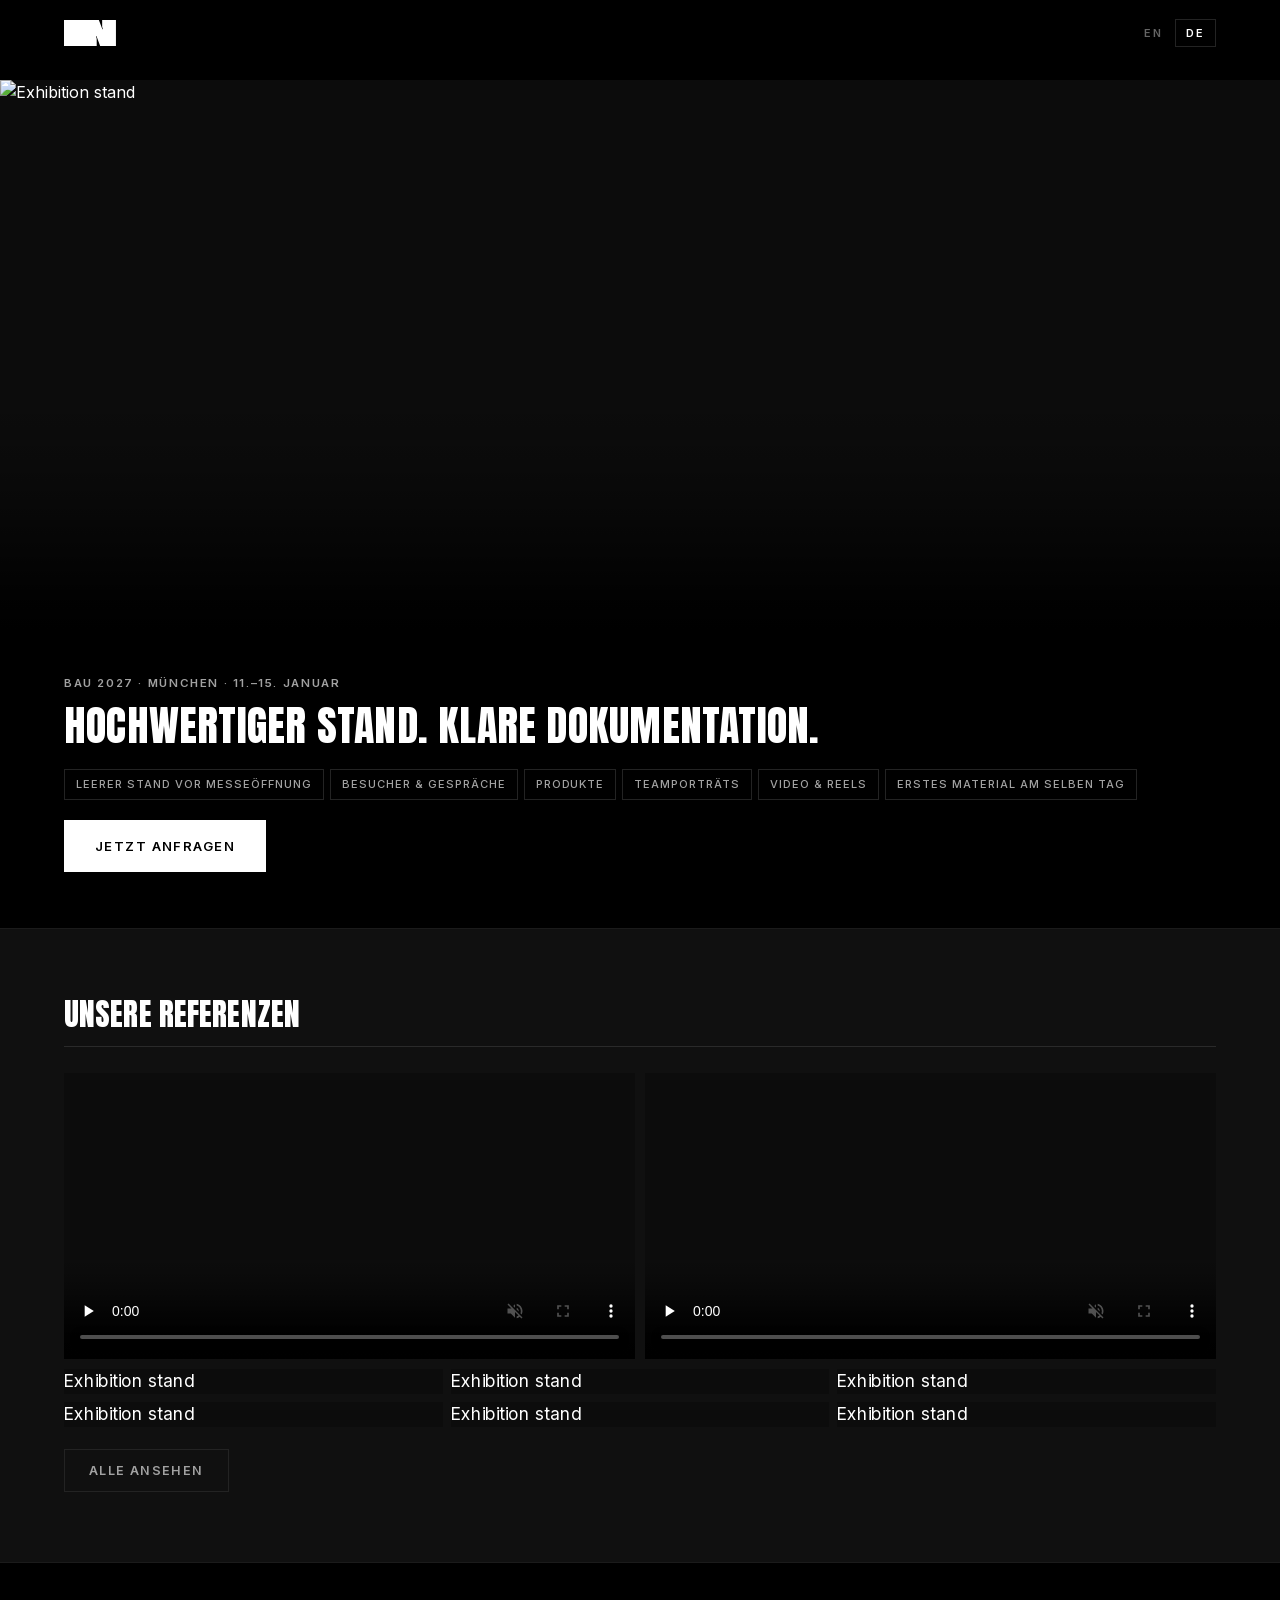
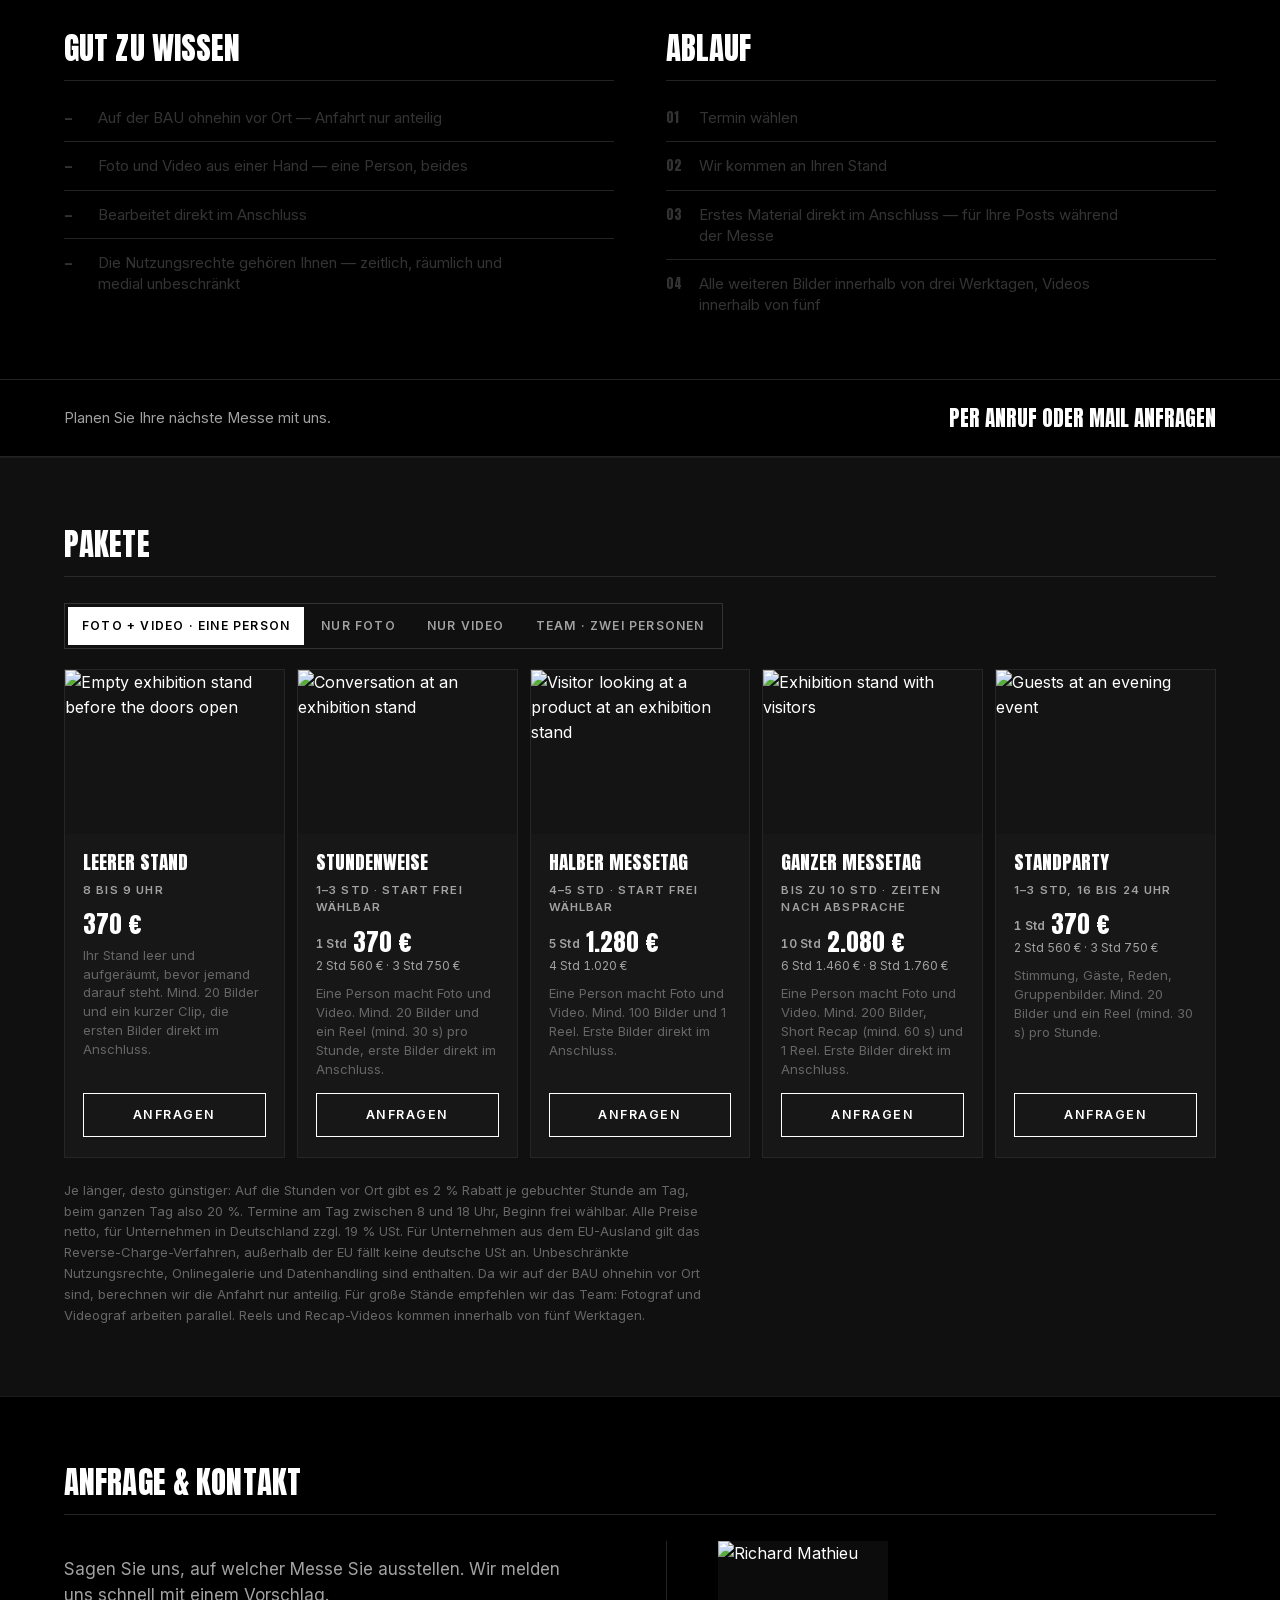
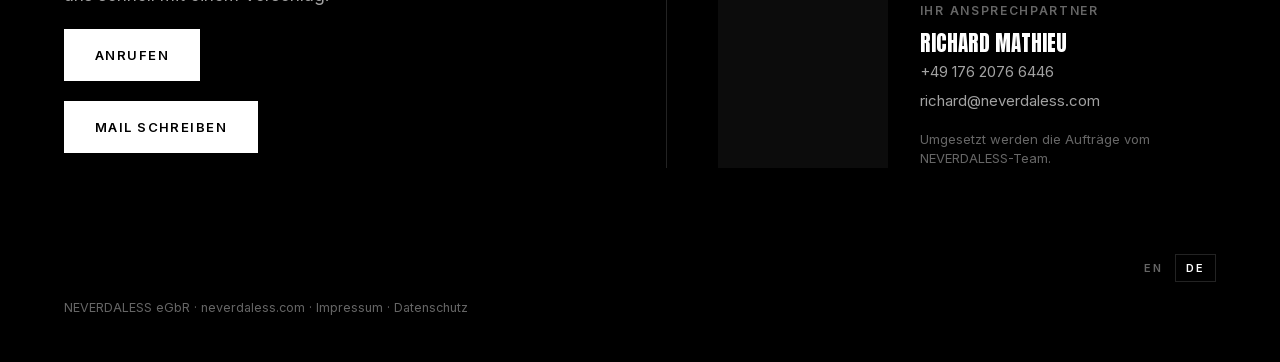
==== commit d36dc7ed: "BAU-Seite: Neukundenrabatt nicht mehr auf der Seite Co-Authored-By: Claude Opus 5.5 <noreply@anthrop" ====
--- a/bau/index.html
+++ b/bau/index.html
@@ -393,21 +393,21 @@
   </div>
   <div style="height:10px"></div>
   <div class="shots">
-    <figure><img src="https://static.wixstatic.com/media/fe18f9_3aad3841d3294165a005862a00bf77a9~mv2.jpg/v1/fit/w_2200,h_2200,q_85/file.jpg" alt="Exhibition stand" loading="lazy"></figure>
+    <figure><img src="https://static.wixstatic.com/media/fe18f9_4cf3f62260364f77915ed415f0a549b7~mv2.jpg/v1/fit/w_2200,h_2200,q_85/file.jpg" alt="Exhibition stand" loading="lazy"></figure>
+    <figure><img src="https://static.wixstatic.com/media/fe18f9_0e9bf6e1a6534a59a7f3d863154196d4~mv2.jpg/v1/fit/w_2200,h_2200,q_85/file.jpg" alt="Exhibition stand" loading="lazy"></figure>
+    <figure><img src="https://static.wixstatic.com/media/fe18f9_819203588e8948dcbc297788738a130d~mv2.jpg/v1/fit/w_1600,h_1600,q_85/file.jpg" alt="Exhibition stand" loading="lazy"></figure>
     <figure><img src="https://static.wixstatic.com/media/fe18f9_e96d45f8e0614279ace6249fa4a36d3a~mv2.jpg/v1/fit/w_2200,h_2200,q_85/file.jpg" alt="Exhibition stand" loading="lazy"></figure>
-    <figure><img src="https://static.wixstatic.com/media/fe18f9_01d2f9b3198249a7b5ce301fa843e7c3~mv2.jpg/v1/fit/w_1600,h_1600,q_85/file.jpg" alt="Exhibition stand" loading="lazy"></figure>
-    <figure><img src="https://static.wixstatic.com/media/fe18f9_0e9bf6e1a6534a59a7f3d863154196d4~mv2.jpg/v1/fit/w_2200,h_2200,q_85/file.jpg" alt="Exhibition stand" loading="lazy"></figure>
-    <figure><img src="https://static.wixstatic.com/media/fe18f9_3b95a2a971774f2da7e600b8b41dca64~mv2.jpg/v1/fit/w_1600,h_1600,q_85/file.jpg" alt="Exhibition stand" loading="lazy"></figure>
-    <figure><img src="https://static.wixstatic.com/media/fe18f9_05272d118c1c490082338de9843dcd07~mv2.jpg/v1/fit/w_1600,h_1600,q_85/file.jpg" alt="Exhibition stand" loading="lazy"></figure>
+    <figure><img src="https://static.wixstatic.com/media/fe18f9_9926fb6e65c04c98876faea3a461bd1a~mv2.jpg/v1/fit/w_1600,h_1600,q_85/file.jpg" alt="Exhibition stand" loading="lazy"></figure>
+    <figure><img src="https://static.wixstatic.com/media/fe18f9_ad500b04ef1146d19a06908ed810eb68~mv2.jpg/v1/fit/w_1600,h_1600,q_85/file.jpg" alt="Exhibition stand" loading="lazy"></figure>
+    <figure class="more"><img src="https://static.wixstatic.com/media/fe18f9_2f034d73d5254059a507c0ee9b0cd5ee~mv2.jpg/v1/fit/w_2200,h_2200,q_85/file.jpg" alt="Exhibition stand" loading="lazy"></figure>
     <figure class="more"><img src="https://static.wixstatic.com/media/fe18f9_ff8229f6552d4c02823dea7152026ae7~mv2.jpg/v1/fit/w_1600,h_1600,q_85/file.jpg" alt="Exhibition stand" loading="lazy"></figure>
-    <figure class="more"><img src="https://static.wixstatic.com/media/fe18f9_2f034d73d5254059a507c0ee9b0cd5ee~mv2.jpg/v1/fit/w_2200,h_2200,q_85/file.jpg" alt="Exhibition stand" loading="lazy"></figure>
-    <figure class="more"><img src="https://static.wixstatic.com/media/fe18f9_819203588e8948dcbc297788738a130d~mv2.jpg/v1/fit/w_1600,h_1600,q_85/file.jpg" alt="Exhibition stand" loading="lazy"></figure>
+    <figure class="more"><img src="https://static.wixstatic.com/media/fe18f9_3b95a2a971774f2da7e600b8b41dca64~mv2.jpg/v1/fit/w_1600,h_1600,q_85/file.jpg" alt="Exhibition stand" loading="lazy"></figure>
+    <figure class="more"><img src="https://static.wixstatic.com/media/fe18f9_05272d118c1c490082338de9843dcd07~mv2.jpg/v1/fit/w_1600,h_1600,q_85/file.jpg" alt="Exhibition stand" loading="lazy"></figure>
     <figure class="more"><img src="https://static.wixstatic.com/media/fe18f9_5534eb2b0c6a43fb838cf0f38cb0f0fb~mv2.jpg/v1/fit/w_1600,h_1600,q_85/file.jpg" alt="Exhibition stand" loading="lazy"></figure>
-    <figure class="more"><img src="https://static.wixstatic.com/media/fe18f9_4cf3f62260364f77915ed415f0a549b7~mv2.jpg/v1/fit/w_2200,h_2200,q_85/file.jpg" alt="Exhibition stand" loading="lazy"></figure>
+    <figure class="more"><img src="https://static.wixstatic.com/media/fe18f9_c8fdcafd9284401580be539fdeed24a1~mv2.jpg/v1/fit/w_1600,h_1600,q_85/file.jpg" alt="Exhibition stand" loading="lazy"></figure>
+    <figure class="more"><img src="https://static.wixstatic.com/media/fe18f9_3aad3841d3294165a005862a00bf77a9~mv2.jpg/v1/fit/w_2200,h_2200,q_85/file.jpg" alt="Exhibition stand" loading="lazy"></figure>
+    <figure class="more"><img src="https://static.wixstatic.com/media/fe18f9_01d2f9b3198249a7b5ce301fa843e7c3~mv2.jpg/v1/fit/w_1600,h_1600,q_85/file.jpg" alt="Exhibition stand" loading="lazy"></figure>
     <figure class="more"><img src="https://static.wixstatic.com/media/fe18f9_245bd6aec1f4456eaab966787904844e~mv2.jpg/v1/fit/w_2200,h_2200,q_85/file.jpg" alt="Exhibition stand" loading="lazy"></figure>
-    <figure class="more"><img src="https://static.wixstatic.com/media/fe18f9_ad500b04ef1146d19a06908ed810eb68~mv2.jpg/v1/fit/w_1600,h_1600,q_85/file.jpg" alt="Exhibition stand" loading="lazy"></figure>
-    <figure class="more"><img src="https://static.wixstatic.com/media/fe18f9_9926fb6e65c04c98876faea3a461bd1a~mv2.jpg/v1/fit/w_1600,h_1600,q_85/file.jpg" alt="Exhibition stand" loading="lazy"></figure>
-    <figure class="more"><img src="https://static.wixstatic.com/media/fe18f9_c8fdcafd9284401580be539fdeed24a1~mv2.jpg/v1/fit/w_1600,h_1600,q_85/file.jpg" alt="Exhibition stand" loading="lazy"></figure>
   </div>
   <button type="button" class="more-btn" aria-expanded="false"><span class="m-open" data-de="Alle ansehen">See all</span><span class="m-close" data-de="Weniger anzeigen">Show less</span></button>
 </section>
@@ -419,7 +419,6 @@
       <p class="label" data-de="Gut zu wissen">Good to know</p>
       <ul class="lens">
         <li><span class="n">—</span><span class="tx" data-de="Auf der BAU ohnehin vor Ort — Anfahrt nur anteilig">On site at BAU anyway — travel charged only pro rata</span></li>
-        <li><span class="n">—</span><span class="tx" data-de="10 % Neukundenrabatt auf die erste Buchung">10&nbsp;% new-client discount on your first booking</span></li>
         <li><span class="n">—</span><span class="tx" data-de="Foto und Video aus einer Hand — eine Person, beides">Photo and video from one person — both in one booking</span></li>
         <li><span class="n">—</span><span class="tx" data-de="Bearbeitet direkt im Anschluss">Edited right after the shoot</span></li>
         <li><span class="n">—</span><span class="tx" data-de="Die Nutzungsrechte gehören Ihnen — zeitlich, räumlich und medial unbeschränkt">The usage rights are yours — unlimited in time, place and medium</span></li>
@@ -517,7 +516,7 @@
       </div>
     </article>
   </div>
-  <p class="fine" data-de="Je länger, desto günstiger: Auf die Stunden vor Ort gibt es 2 % Rabatt je gebuchter Stunde am Tag, beim ganzen Tag also 20 %. Termine am Tag zwischen 8 und 18 Uhr, Beginn frei wählbar. Alle Preise netto, für Unternehmen in Deutschland zzgl. 19 % USt. Für Unternehmen aus dem EU-Ausland gilt das Reverse-Charge-Verfahren, außerhalb der EU fällt keine deutsche USt an. Unbeschränkte Nutzungsrechte, Onlinegalerie und Datenhandling sind enthalten. Da wir auf der BAU ohnehin vor Ort sind, berechnen wir die Anfahrt nur anteilig. Auf die erste Buchung gibt es 10 % Neukundenrabatt. Für große Stände empfehlen wir das Team: Fotograf und Videograf arbeiten parallel. Reels und Recap-Videos kommen innerhalb von fünf Werktagen.">The longer, the better value: on-site hours get 2&nbsp;% off per booked hour per day, so 20&nbsp;% for a full day. Daytime bookings between 8 am and 6 pm, start any time. All prices net, plus 19&nbsp;% VAT for companies in Germany. For companies in other EU countries the reverse-charge procedure applies; outside the EU no German VAT is charged. Unlimited usage rights, online gallery and data handling are included, as we are at BAU anyway, travel is charged only pro rata. Your first booking gets a 10&nbsp;% new-client discount. For large stands we recommend the team: photographer and videographer working in parallel. Reels and recap videos are delivered within five working days.</p>
+  <p class="fine" data-de="Je länger, desto günstiger: Auf die Stunden vor Ort gibt es 2 % Rabatt je gebuchter Stunde am Tag, beim ganzen Tag also 20 %. Termine am Tag zwischen 8 und 18 Uhr, Beginn frei wählbar. Alle Preise netto, für Unternehmen in Deutschland zzgl. 19 % USt. Für Unternehmen aus dem EU-Ausland gilt das Reverse-Charge-Verfahren, außerhalb der EU fällt keine deutsche USt an. Unbeschränkte Nutzungsrechte, Onlinegalerie und Datenhandling sind enthalten. Da wir auf der BAU ohnehin vor Ort sind, berechnen wir die Anfahrt nur anteilig. Für große Stände empfehlen wir das Team: Fotograf und Videograf arbeiten parallel. Reels und Recap-Videos kommen innerhalb von fünf Werktagen.">The longer, the better value: on-site hours get 2&nbsp;% off per booked hour per day, so 20&nbsp;% for a full day. Daytime bookings between 8 am and 6 pm, start any time. All prices net, plus 19&nbsp;% VAT for companies in Germany. For companies in other EU countries the reverse-charge procedure applies; outside the EU no German VAT is charged. Unlimited usage rights, online gallery and data handling are included, as we are at BAU anyway, travel is charged only pro rata. For large stands we recommend the team: photographer and videographer working in parallel. Reels and recap videos are delivered within five working days.</p>
 </section>
 
 <section class="bleed rise" id="booking">
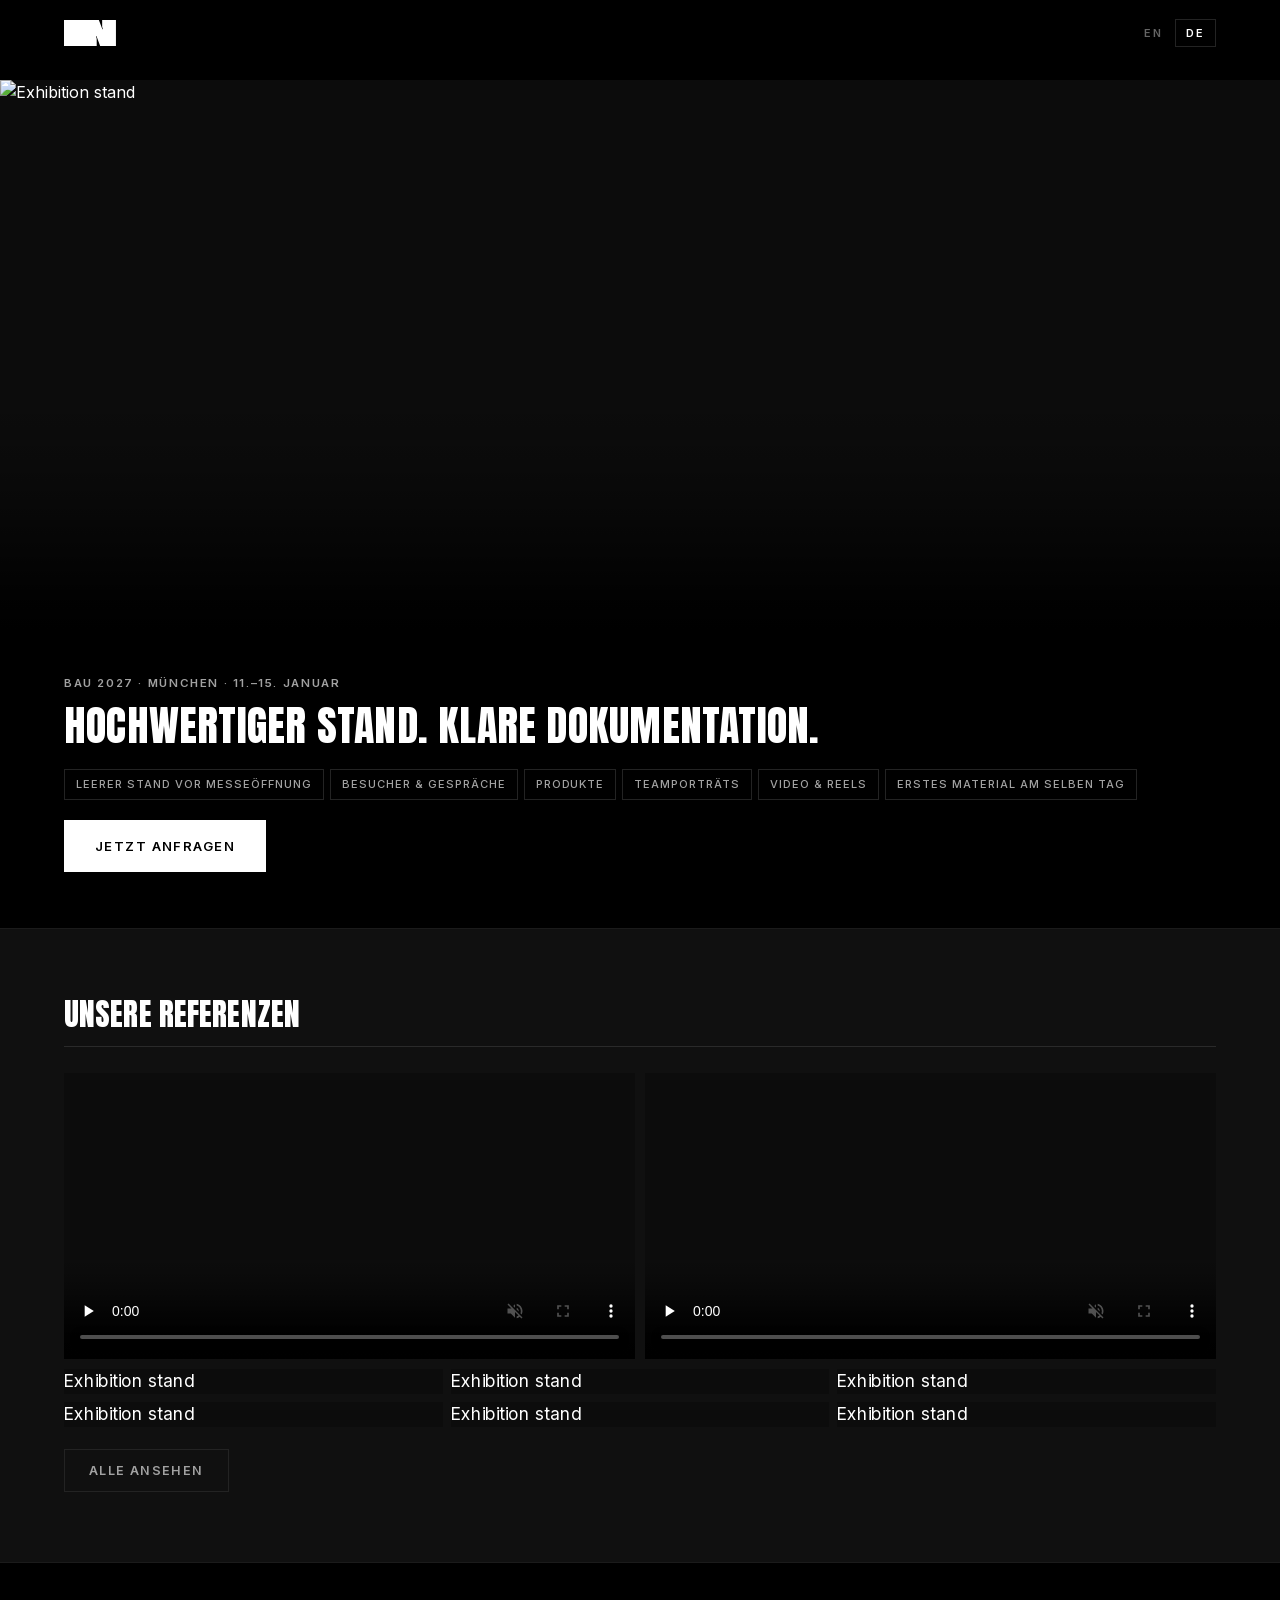
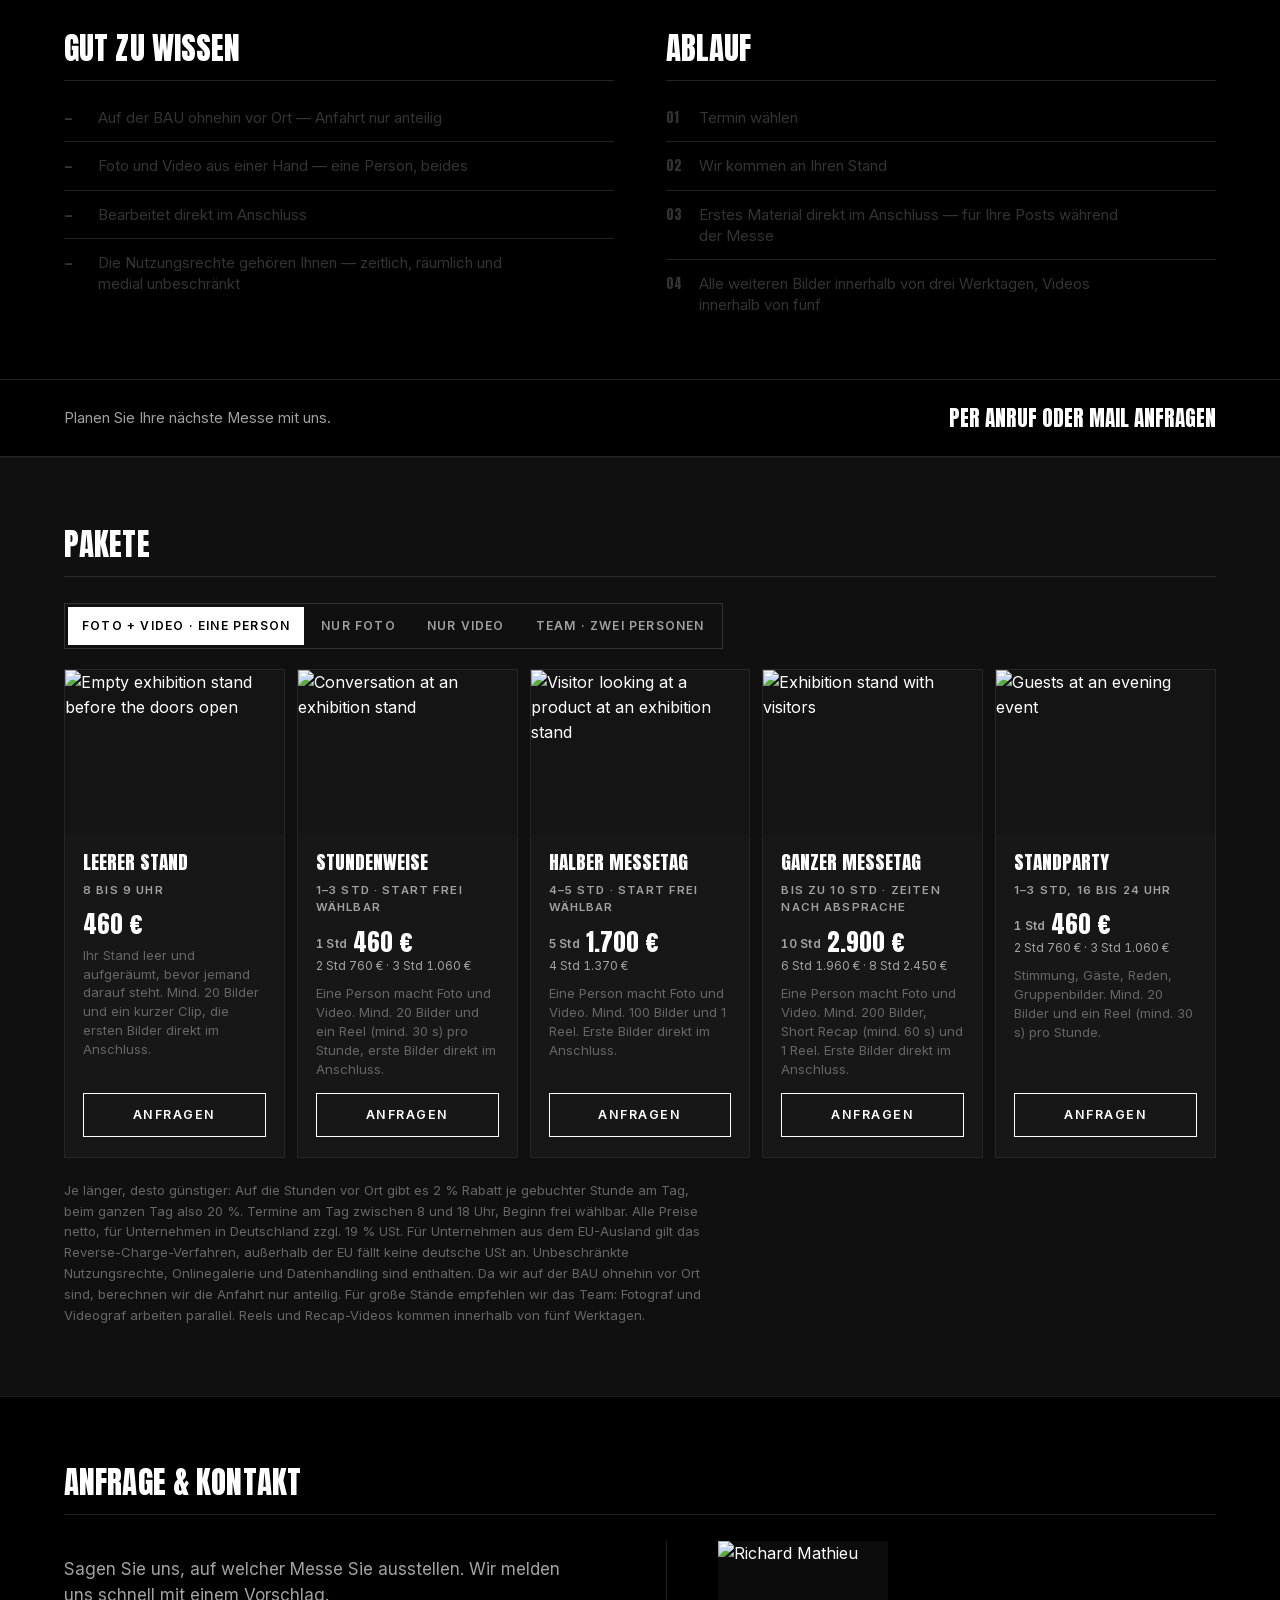
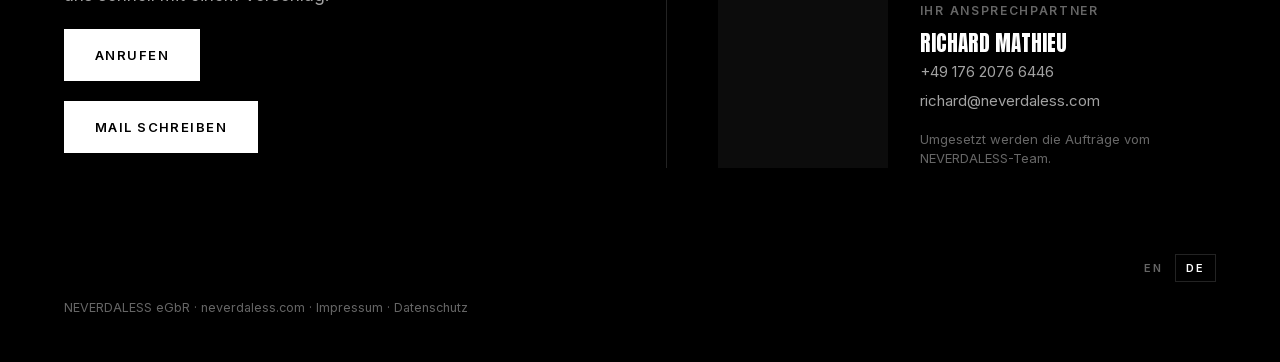
==== commit ee792ff0: "BAU-Seite: Preise stimmig – Foto+Video eine Person = Video + halbe Fotostunde, Team = Foto + Video C" ====
--- a/bau/index.html
+++ b/bau/index.html
@@ -451,7 +451,7 @@
       <div class="pc-in">
         <span class="dur" data-de="Leerer Stand">Empty stand</span>
         <span class="when" data-de="8 bis 9 Uhr">8 to 9 am</span>
-        <div class="pc-price"><span class="pc-num" data-p="370,230,350,580"></span></div>
+        <div class="pc-price"><span class="pc-num" data-p="460,230,350,580"></span></div>
         <p class="pc-note" data-mode="0" data-de="Ihr Stand leer und aufgeräumt, bevor jemand darauf steht. Mind. 20 Bilder und ein kurzer Clip, die ersten Bilder direkt im Anschluss.">Your stand empty and clean, before anyone is on it. At least 20 images and one short clip, the first images right after the shoot.</p>
         <p class="pc-note" data-mode="1" data-de="Ihr Stand leer und aufgeräumt, bevor jemand darauf steht. Mind. 30 bearbeitete Bilder, die ersten direkt im Anschluss.">Your stand empty and clean, before anyone is on it. At least 30 edited images, the first ones right after the shoot.</p>
         <p class="pc-note" data-mode="2" data-de="Ihr Stand leer und aufgeräumt, bevor jemand darauf steht. Ein Reel (mind. 30 s), innerhalb von fünf Werktagen.">Your stand empty and clean, before anyone is on it. One reel (min. 30 s), within five working days.</p>
@@ -464,8 +464,8 @@
       <div class="pc-in">
         <span class="dur" data-de="Stundenweise">By the hour</span>
         <span class="when" data-de="1–3 Std · Start frei wählbar">1–3 h · start any time</span>
-        <div class="pc-price"><span class="pc-num" data-p="370,230,350,580" data-pre="1"></span>
-        <span class="pc-per" data-l="2,3" data-h="560,350,590,1040|750,470,820,1490"></span></div>
+        <div class="pc-price"><span class="pc-num" data-p="460,230,350,580" data-pre="1"></span>
+        <span class="pc-per" data-l="2,3" data-h="760,350,590,940|1060,470,820,1290"></span></div>
         <p class="pc-note" data-mode="0" data-de="Eine Person macht Foto und Video. Mind. 20 Bilder und ein Reel (mind. 30 s) pro Stunde, erste Bilder direkt im Anschluss.">One person shoots photo and video. At least 20 images and one reel (min. 30 s) per hour, first images right after the shoot.</p>
         <p class="pc-note" data-mode="1" data-de="Mind. 30 bearbeitete Bilder pro Stunde. Die ersten direkt im Anschluss.">At least 30 edited images per hour. The first ones right after the shoot.</p>
         <p class="pc-note" data-mode="2" data-de="Ein Reel (mind. 30 s) pro Stunde, innerhalb von fünf Werktagen.">One reel (min. 30 s) per hour, within five working days.</p>
@@ -478,8 +478,8 @@
       <div class="pc-in">
         <span class="dur" data-de="Halber Messetag">Half fair day</span>
         <span class="when" data-de="4–5 Std · Start frei wählbar">4–5 h · start any time</span>
-        <div class="pc-price"><span class="pc-num" data-p="1280,800,1300,2340" data-pre="5"></span>
-        <span class="pc-per" data-l="4" data-h="1020,640,1050,1920"></span></div>
+        <div class="pc-price"><span class="pc-num" data-p="1700,800,1300,2100" data-pre="5"></span>
+        <span class="pc-per" data-l="4" data-h="1370,640,1050,1690"></span></div>
         <p class="pc-note" data-mode="0" data-de="Eine Person macht Foto und Video. Mind. 100 Bilder und 1 Reel. Erste Bilder direkt im Anschluss.">One person shoots photo and video. At least 100 images and 1 reel. First images right after the shoot.</p>
         <p class="pc-note" data-mode="1" data-de="Mind. 150 bearbeitete Bilder. Die ersten direkt im Anschluss, der Rest in 2 Werktagen.">At least 150 edited images. The first ones right after the shoot, the rest within 2 working days.</p>
         <p class="pc-note" data-mode="2" data-de="Short Recap (mind. 60 s) und 1 Reel, innerhalb von fünf Werktagen.">Short recap (min. 60 s) and 1 reel, within five working days.</p>
@@ -492,8 +492,8 @@
       <div class="pc-in">
         <span class="dur" data-de="Ganzer Messetag">Full fair day</span>
         <span class="when" data-de="Bis zu 10 Std · Zeiten nach Absprache">Up to 10 h · times by arrangement</span>
-        <div class="pc-price"><span class="pc-num" data-p="2080,1300,2250,4250" data-pre="10"></span>
-        <span class="pc-per" data-l="6,8" data-h="1460,910,1500,2750|1760,1100,1900,3530"></span></div>
+        <div class="pc-price"><span class="pc-num" data-p="2900,1300,2250,3550" data-pre="10"></span>
+        <span class="pc-per" data-l="6,8" data-h="1960,910,1500,2410|2450,1100,1900,3000"></span></div>
         <p class="pc-note" data-mode="0" data-de="Eine Person macht Foto und Video. Mind. 200 Bilder, Short Recap (mind. 60 s) und 1 Reel. Erste Bilder direkt im Anschluss.">One person shoots photo and video. At least 200 images, short recap (min. 60 s) and 1 reel. First images right after the shoot.</p>
         <p class="pc-note" data-mode="1" data-de="Mind. 300 bearbeitete Bilder. Die ersten direkt im Anschluss, der Rest in 3 Werktagen.">At least 300 edited images. The first ones right after the shoot, the rest within 3 working days.</p>
         <p class="pc-note" data-mode="2" data-de="Long Recap (mind. 120 s) und 2 Reels, innerhalb von fünf Werktagen.">Long recap (min. 120 s) and 2 reels, within five working days.</p>
@@ -506,8 +506,8 @@
       <div class="pc-in">
         <span class="dur" data-de="Standparty">Stand party</span>
         <span class="when" data-de="1–3 Std, 16 bis 24 Uhr">1–3 h, 4 pm to midnight</span>
-        <div class="pc-price"><span class="pc-num" data-p="370,230,350,580" data-pre="1"></span>
-        <span class="pc-per" data-l="2,3" data-h="560,350,590,1040|750,470,820,1490"></span></div>
+        <div class="pc-price"><span class="pc-num" data-p="460,230,350,580" data-pre="1"></span>
+        <span class="pc-per" data-l="2,3" data-h="760,350,590,940|1060,470,820,1290"></span></div>
         <p class="pc-note" data-mode="0" data-de="Stimmung, Gäste, Reden, Gruppenbilder. Mind. 20 Bilder und ein Reel (mind. 30 s) pro Stunde.">Atmosphere, guests, speeches, group shots. At least 20 images and one reel (min. 30 s) per hour.</p>
         <p class="pc-note" data-mode="1" data-de="Stimmung, Gäste, Reden, Gruppenbilder. Mind. 30 bearbeitete Bilder pro Stunde, die ersten am nächsten Morgen.">Atmosphere, guests, speeches, group shots. At least 30 edited images per hour, the first ones the next morning.</p>
         <p class="pc-note" data-mode="2" data-de="Stimmung, Gäste, Reden. Ein Reel (mind. 30 s) pro Stunde, innerhalb von fünf Werktagen.">Atmosphere, guests, speeches. One reel (min. 30 s) per hour, within five working days.</p>
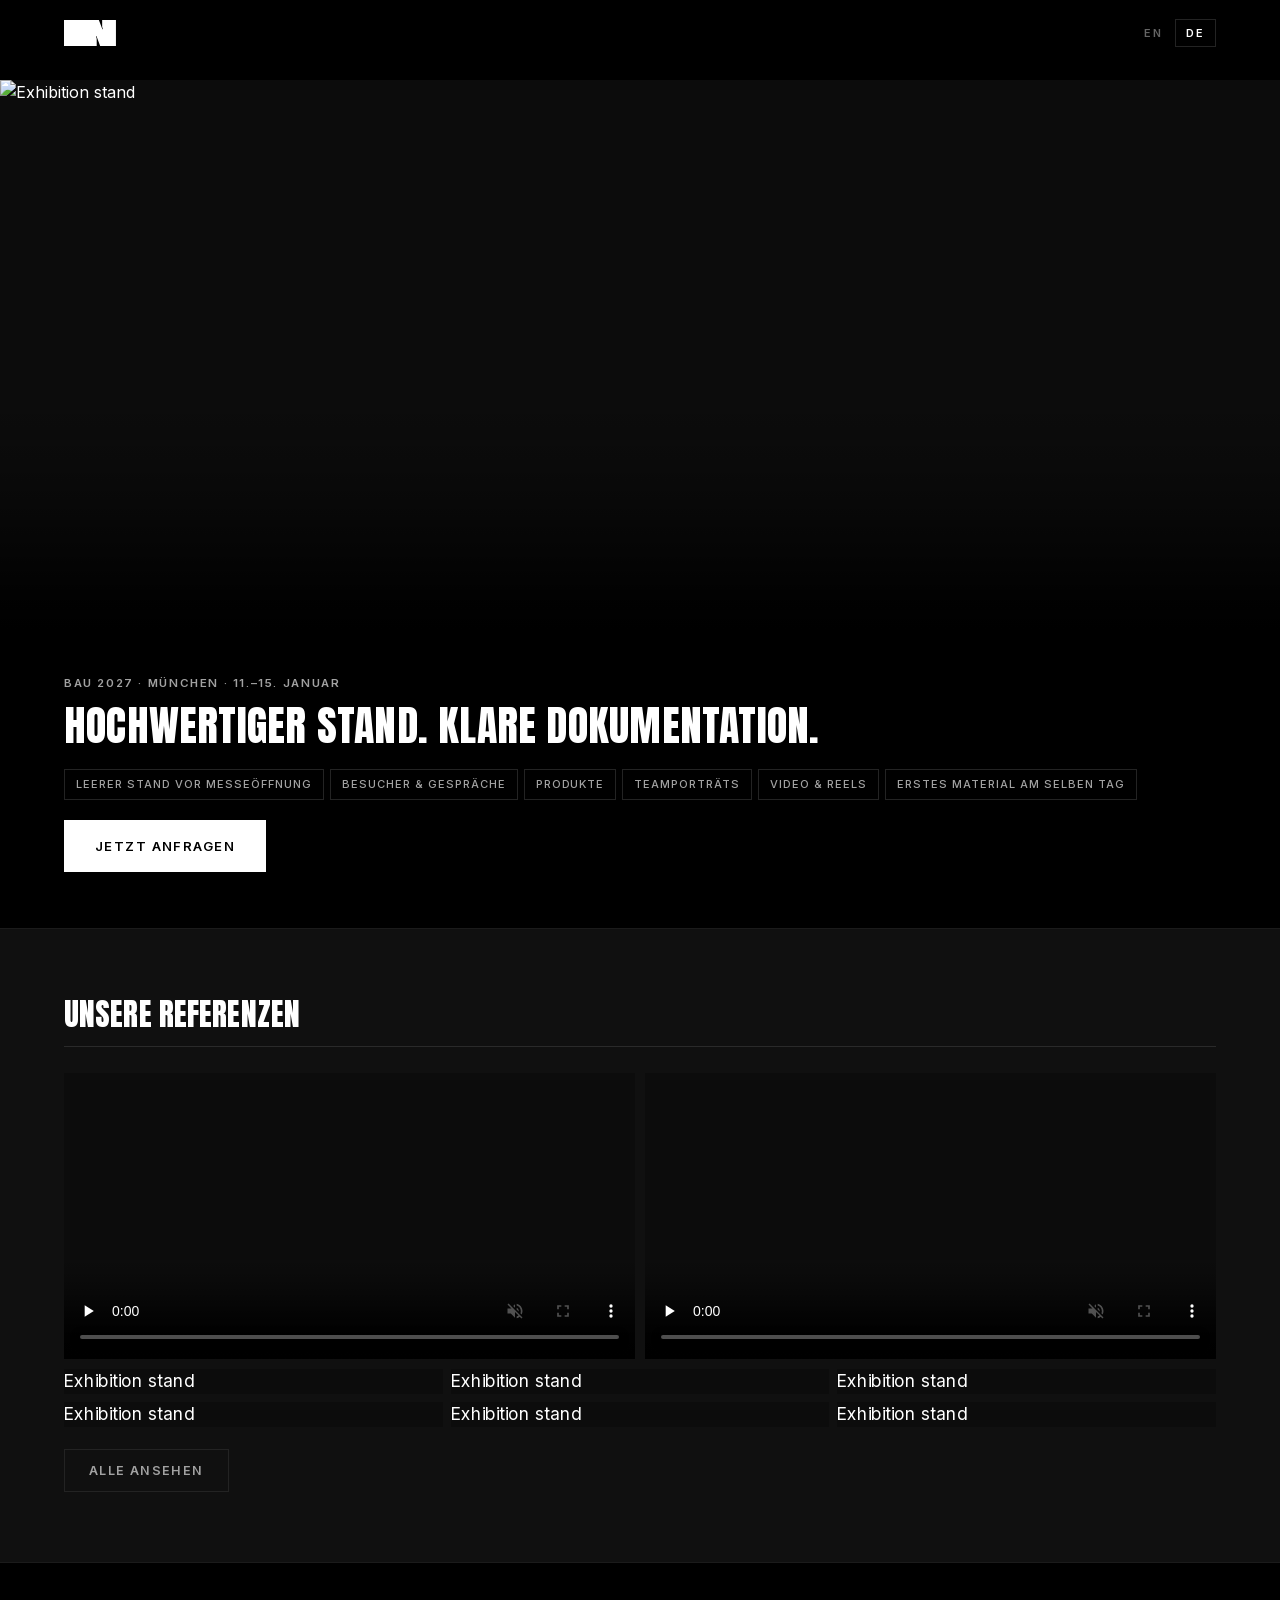
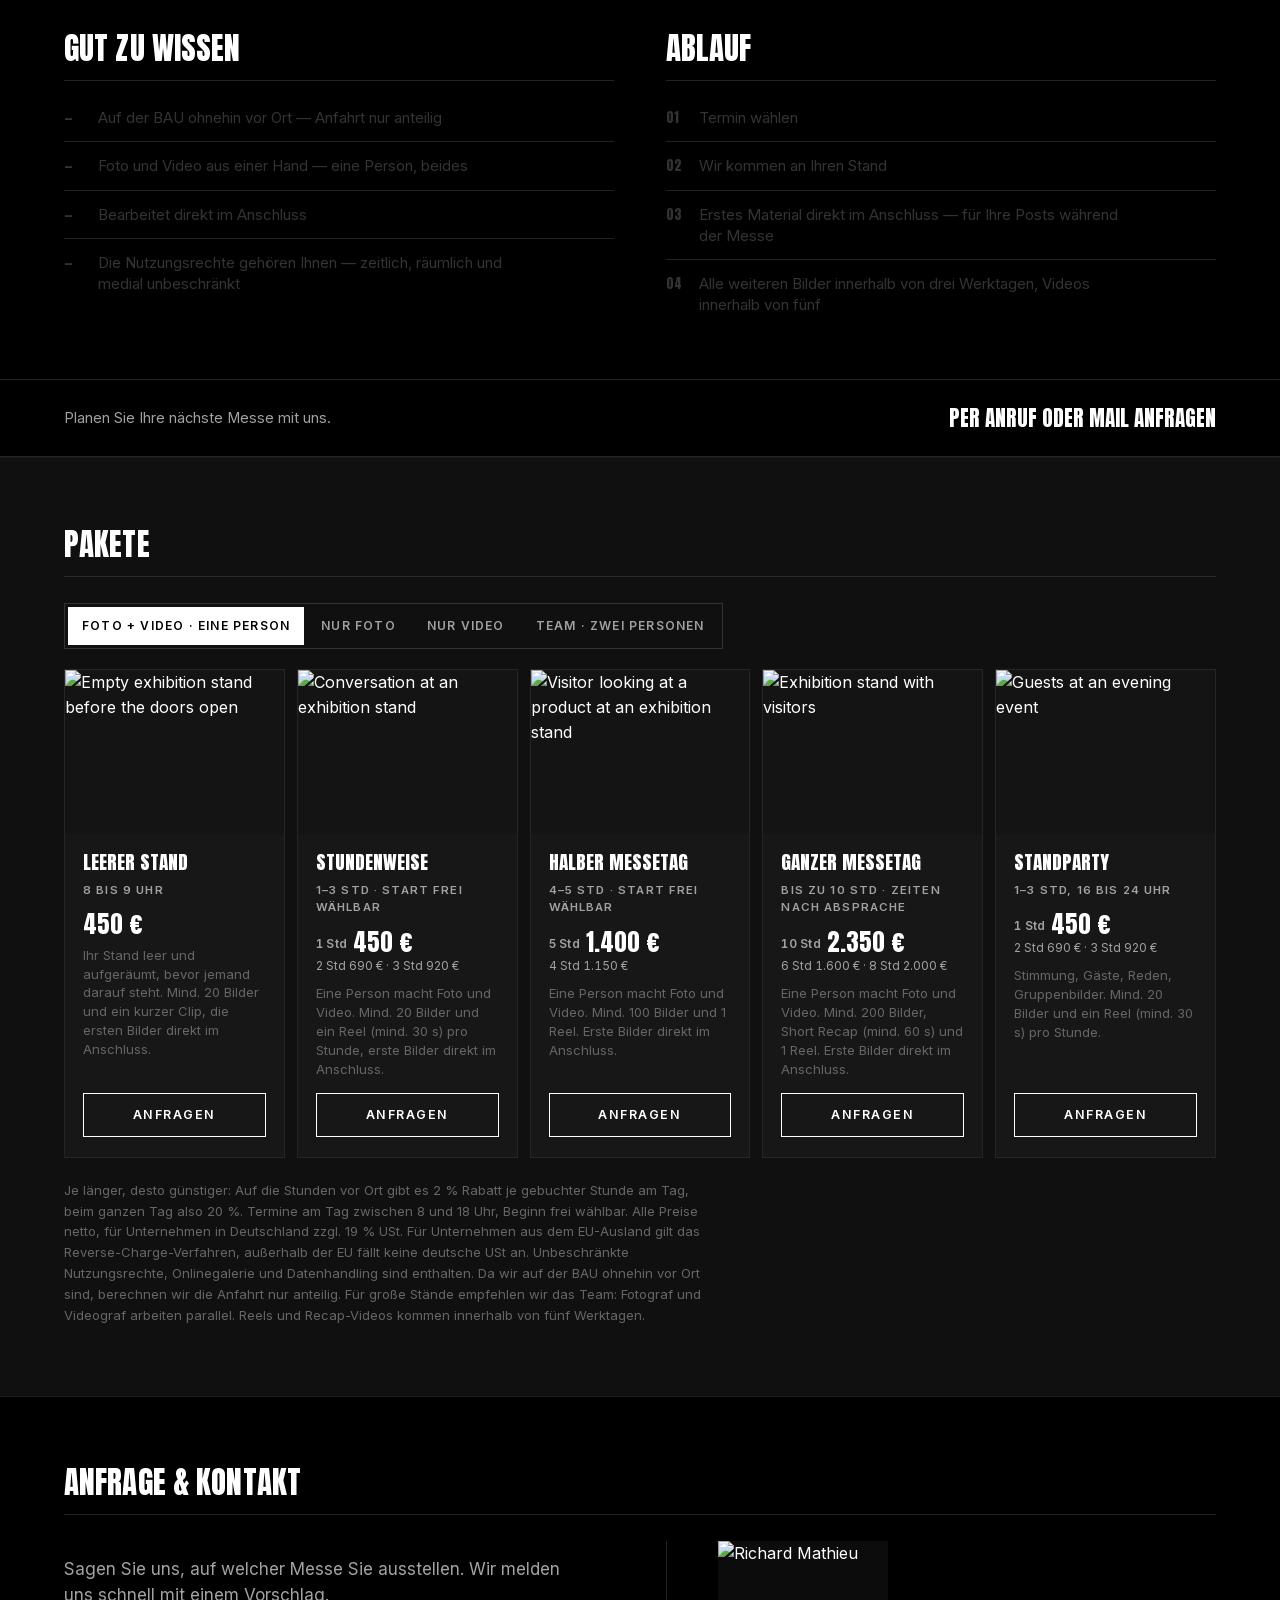
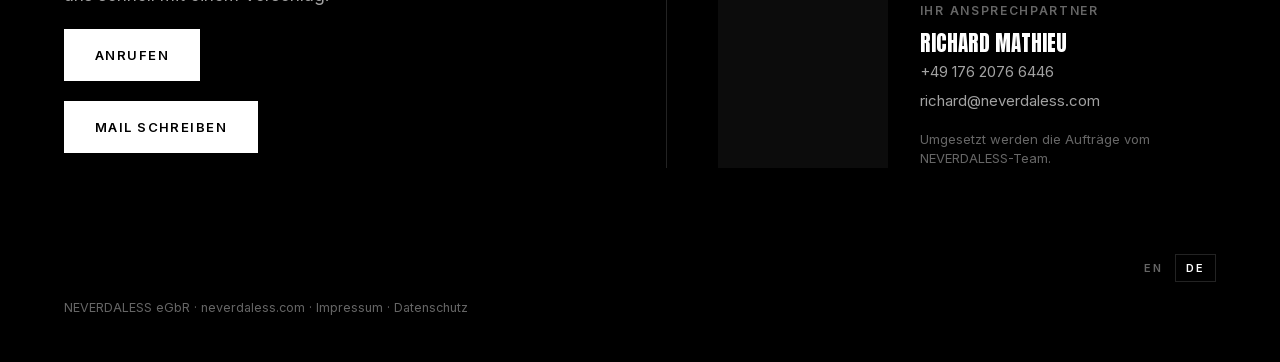
==== commit 3943ef89: "BAU-Seite: Foto+Video eine Person = Video + 100 € Bildbearbeitung Co-Authored-By: Claude Opus 5.5 <n" ====
--- a/bau/index.html
+++ b/bau/index.html
@@ -451,7 +451,7 @@
       <div class="pc-in">
         <span class="dur" data-de="Leerer Stand">Empty stand</span>
         <span class="when" data-de="8 bis 9 Uhr">8 to 9 am</span>
-        <div class="pc-price"><span class="pc-num" data-p="460,230,350,580"></span></div>
+        <div class="pc-price"><span class="pc-num" data-p="450,230,350,580"></span></div>
         <p class="pc-note" data-mode="0" data-de="Ihr Stand leer und aufgeräumt, bevor jemand darauf steht. Mind. 20 Bilder und ein kurzer Clip, die ersten Bilder direkt im Anschluss.">Your stand empty and clean, before anyone is on it. At least 20 images and one short clip, the first images right after the shoot.</p>
         <p class="pc-note" data-mode="1" data-de="Ihr Stand leer und aufgeräumt, bevor jemand darauf steht. Mind. 30 bearbeitete Bilder, die ersten direkt im Anschluss.">Your stand empty and clean, before anyone is on it. At least 30 edited images, the first ones right after the shoot.</p>
         <p class="pc-note" data-mode="2" data-de="Ihr Stand leer und aufgeräumt, bevor jemand darauf steht. Ein Reel (mind. 30 s), innerhalb von fünf Werktagen.">Your stand empty and clean, before anyone is on it. One reel (min. 30 s), within five working days.</p>
@@ -464,8 +464,8 @@
       <div class="pc-in">
         <span class="dur" data-de="Stundenweise">By the hour</span>
         <span class="when" data-de="1–3 Std · Start frei wählbar">1–3 h · start any time</span>
-        <div class="pc-price"><span class="pc-num" data-p="460,230,350,580" data-pre="1"></span>
-        <span class="pc-per" data-l="2,3" data-h="760,350,590,940|1060,470,820,1290"></span></div>
+        <div class="pc-price"><span class="pc-num" data-p="450,230,350,580" data-pre="1"></span>
+        <span class="pc-per" data-l="2,3" data-h="690,350,590,940|920,470,820,1290"></span></div>
         <p class="pc-note" data-mode="0" data-de="Eine Person macht Foto und Video. Mind. 20 Bilder und ein Reel (mind. 30 s) pro Stunde, erste Bilder direkt im Anschluss.">One person shoots photo and video. At least 20 images and one reel (min. 30 s) per hour, first images right after the shoot.</p>
         <p class="pc-note" data-mode="1" data-de="Mind. 30 bearbeitete Bilder pro Stunde. Die ersten direkt im Anschluss.">At least 30 edited images per hour. The first ones right after the shoot.</p>
         <p class="pc-note" data-mode="2" data-de="Ein Reel (mind. 30 s) pro Stunde, innerhalb von fünf Werktagen.">One reel (min. 30 s) per hour, within five working days.</p>
@@ -478,8 +478,8 @@
       <div class="pc-in">
         <span class="dur" data-de="Halber Messetag">Half fair day</span>
         <span class="when" data-de="4–5 Std · Start frei wählbar">4–5 h · start any time</span>
-        <div class="pc-price"><span class="pc-num" data-p="1700,800,1300,2100" data-pre="5"></span>
-        <span class="pc-per" data-l="4" data-h="1370,640,1050,1690"></span></div>
+        <div class="pc-price"><span class="pc-num" data-p="1400,800,1300,2100" data-pre="5"></span>
+        <span class="pc-per" data-l="4" data-h="1150,640,1050,1690"></span></div>
         <p class="pc-note" data-mode="0" data-de="Eine Person macht Foto und Video. Mind. 100 Bilder und 1 Reel. Erste Bilder direkt im Anschluss.">One person shoots photo and video. At least 100 images and 1 reel. First images right after the shoot.</p>
         <p class="pc-note" data-mode="1" data-de="Mind. 150 bearbeitete Bilder. Die ersten direkt im Anschluss, der Rest in 2 Werktagen.">At least 150 edited images. The first ones right after the shoot, the rest within 2 working days.</p>
         <p class="pc-note" data-mode="2" data-de="Short Recap (mind. 60 s) und 1 Reel, innerhalb von fünf Werktagen.">Short recap (min. 60 s) and 1 reel, within five working days.</p>
@@ -492,8 +492,8 @@
       <div class="pc-in">
         <span class="dur" data-de="Ganzer Messetag">Full fair day</span>
         <span class="when" data-de="Bis zu 10 Std · Zeiten nach Absprache">Up to 10 h · times by arrangement</span>
-        <div class="pc-price"><span class="pc-num" data-p="2900,1300,2250,3550" data-pre="10"></span>
-        <span class="pc-per" data-l="6,8" data-h="1960,910,1500,2410|2450,1100,1900,3000"></span></div>
+        <div class="pc-price"><span class="pc-num" data-p="2350,1300,2250,3550" data-pre="10"></span>
+        <span class="pc-per" data-l="6,8" data-h="1600,910,1500,2410|2000,1100,1900,3000"></span></div>
         <p class="pc-note" data-mode="0" data-de="Eine Person macht Foto und Video. Mind. 200 Bilder, Short Recap (mind. 60 s) und 1 Reel. Erste Bilder direkt im Anschluss.">One person shoots photo and video. At least 200 images, short recap (min. 60 s) and 1 reel. First images right after the shoot.</p>
         <p class="pc-note" data-mode="1" data-de="Mind. 300 bearbeitete Bilder. Die ersten direkt im Anschluss, der Rest in 3 Werktagen.">At least 300 edited images. The first ones right after the shoot, the rest within 3 working days.</p>
         <p class="pc-note" data-mode="2" data-de="Long Recap (mind. 120 s) und 2 Reels, innerhalb von fünf Werktagen.">Long recap (min. 120 s) and 2 reels, within five working days.</p>
@@ -506,8 +506,8 @@
       <div class="pc-in">
         <span class="dur" data-de="Standparty">Stand party</span>
         <span class="when" data-de="1–3 Std, 16 bis 24 Uhr">1–3 h, 4 pm to midnight</span>
-        <div class="pc-price"><span class="pc-num" data-p="460,230,350,580" data-pre="1"></span>
-        <span class="pc-per" data-l="2,3" data-h="760,350,590,940|1060,470,820,1290"></span></div>
+        <div class="pc-price"><span class="pc-num" data-p="450,230,350,580" data-pre="1"></span>
+        <span class="pc-per" data-l="2,3" data-h="690,350,590,940|920,470,820,1290"></span></div>
         <p class="pc-note" data-mode="0" data-de="Stimmung, Gäste, Reden, Gruppenbilder. Mind. 20 Bilder und ein Reel (mind. 30 s) pro Stunde.">Atmosphere, guests, speeches, group shots. At least 20 images and one reel (min. 30 s) per hour.</p>
         <p class="pc-note" data-mode="1" data-de="Stimmung, Gäste, Reden, Gruppenbilder. Mind. 30 bearbeitete Bilder pro Stunde, die ersten am nächsten Morgen.">Atmosphere, guests, speeches, group shots. At least 30 edited images per hour, the first ones the next morning.</p>
         <p class="pc-note" data-mode="2" data-de="Stimmung, Gäste, Reden. Ein Reel (mind. 30 s) pro Stunde, innerhalb von fünf Werktagen.">Atmosphere, guests, speeches. One reel (min. 30 s) per hour, within five working days.</p>
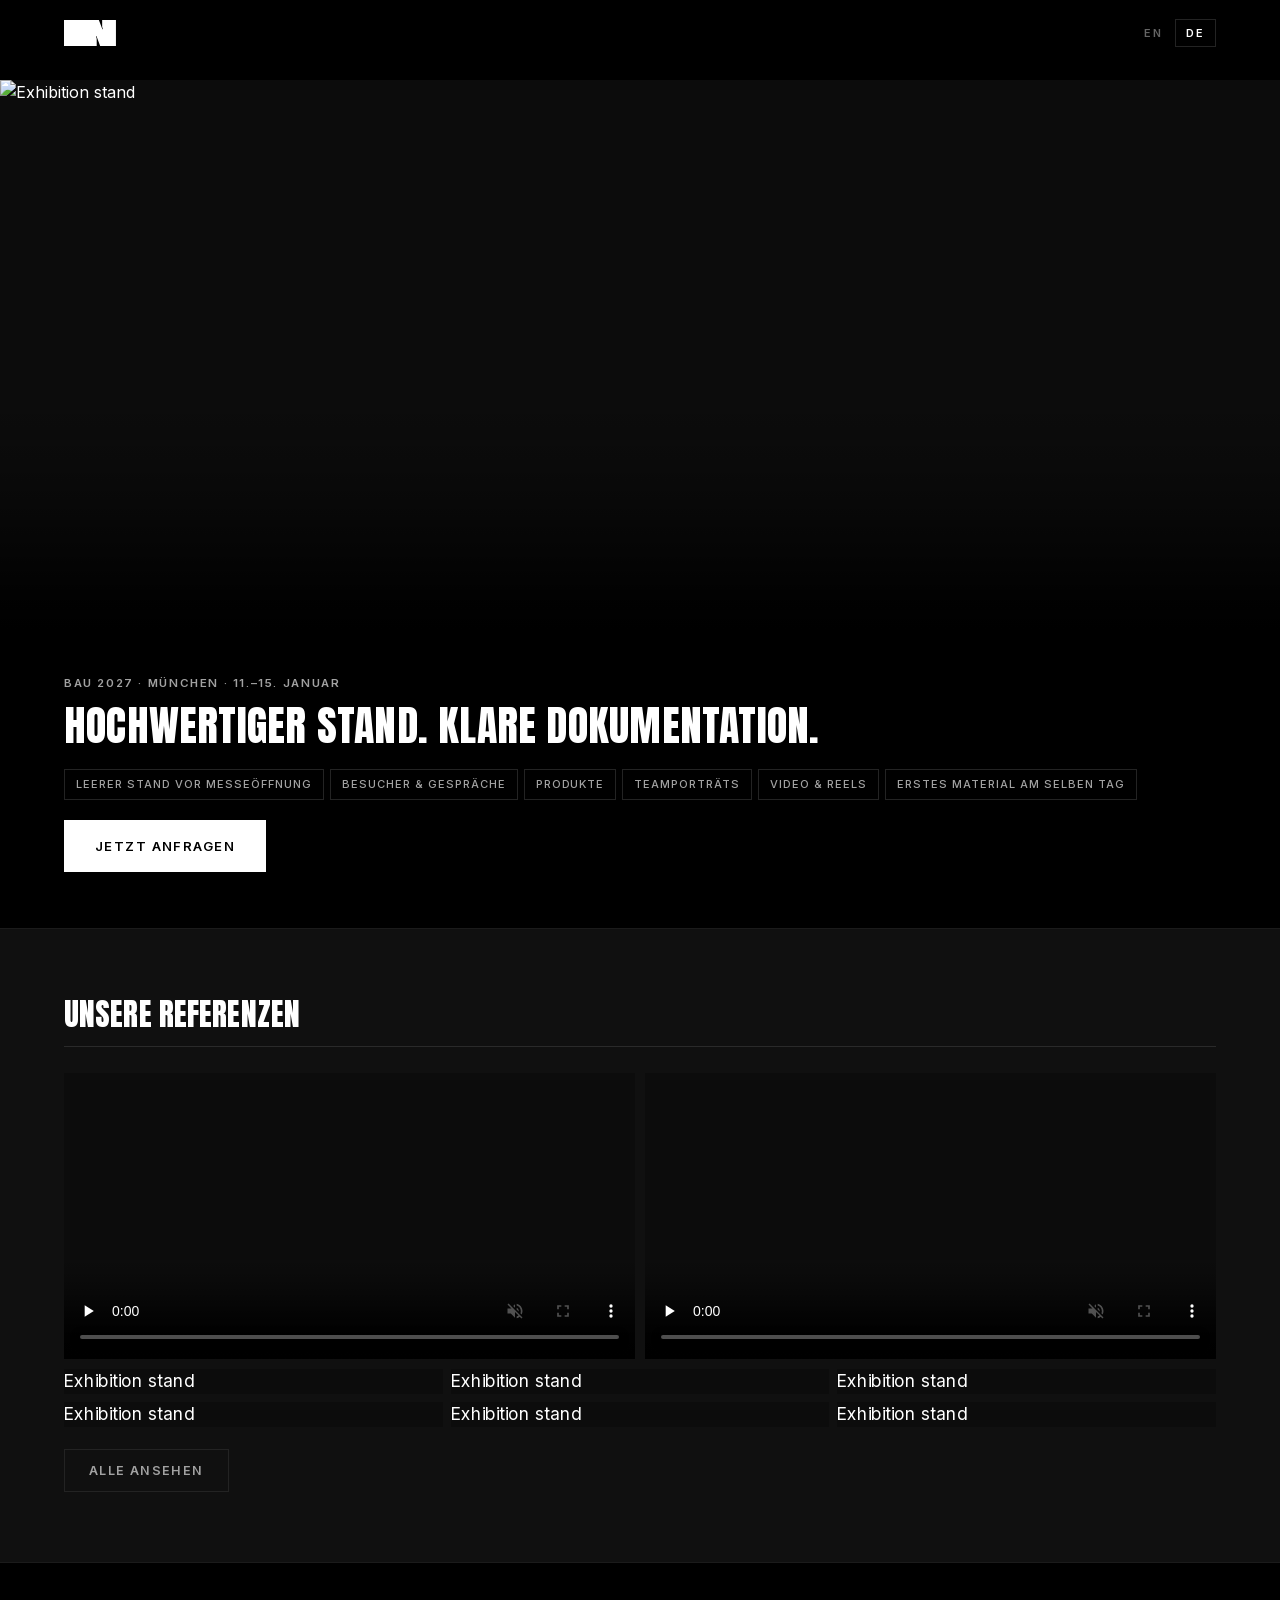
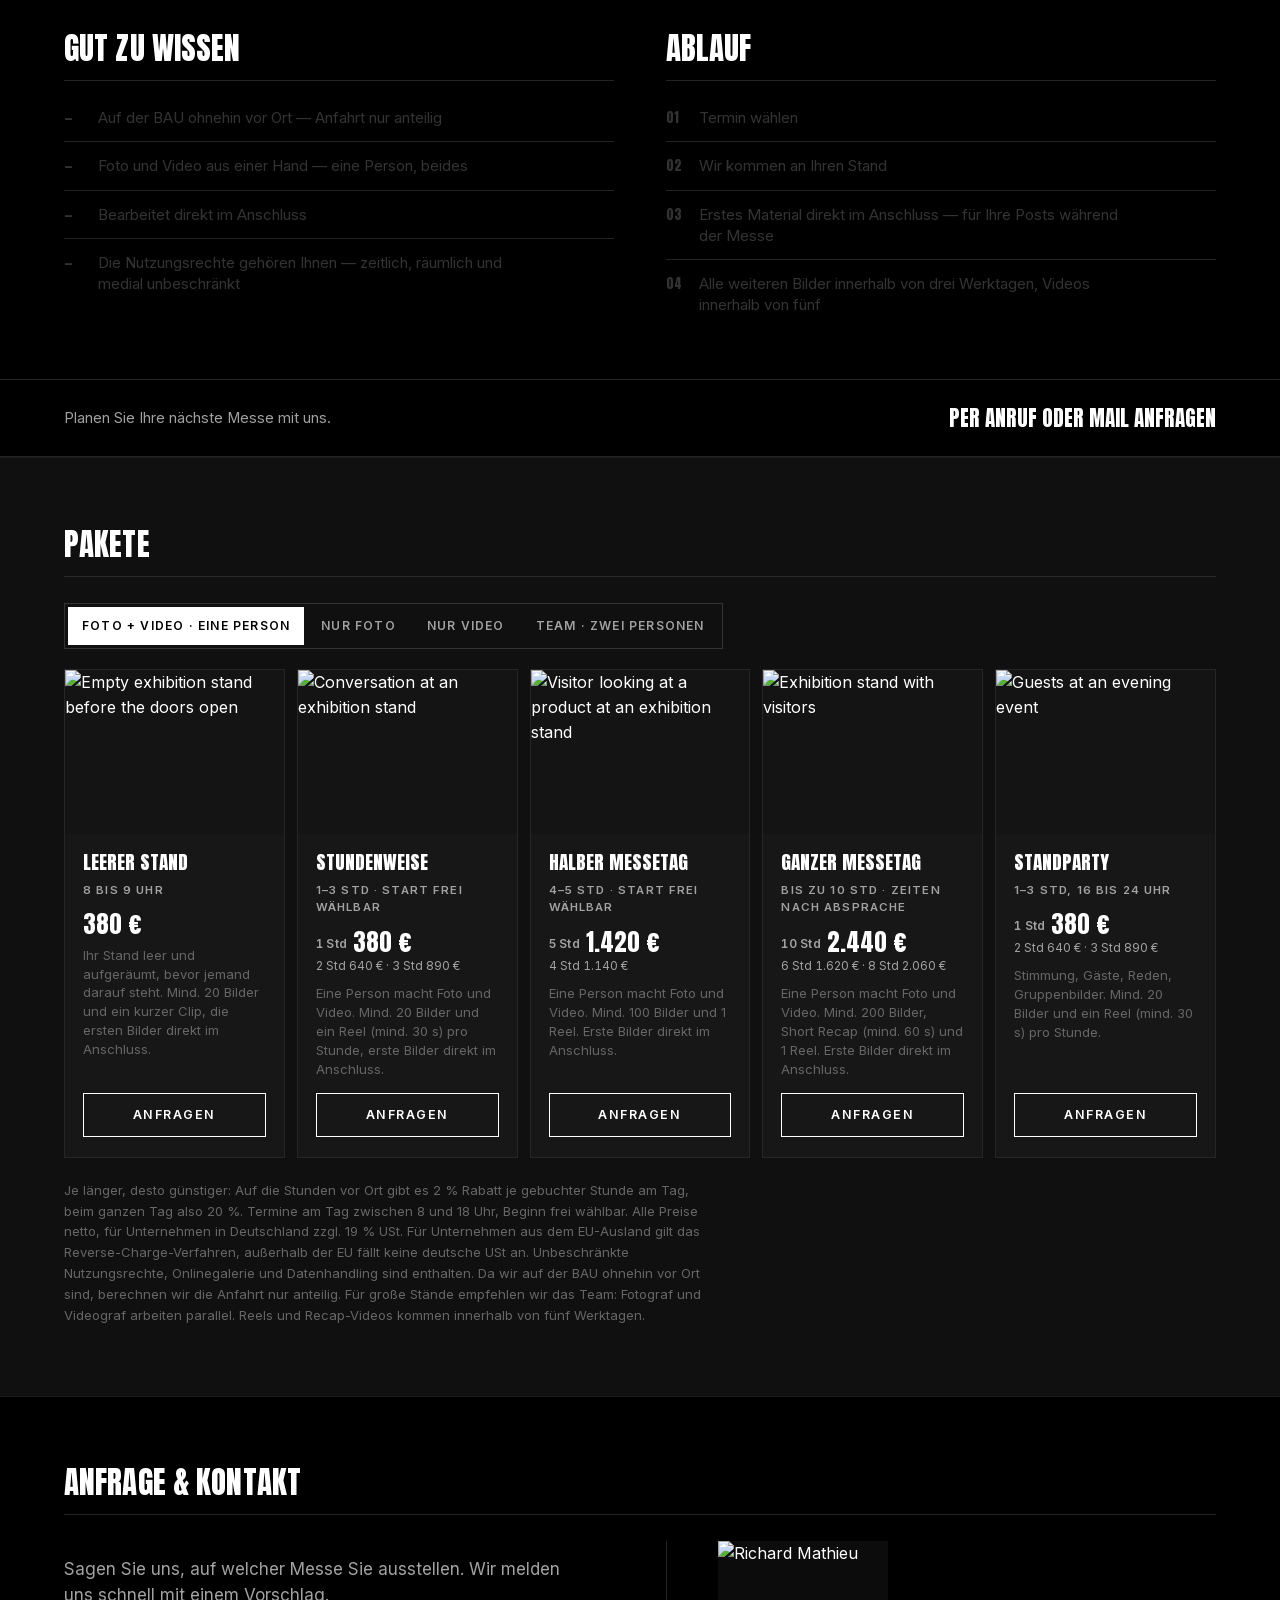
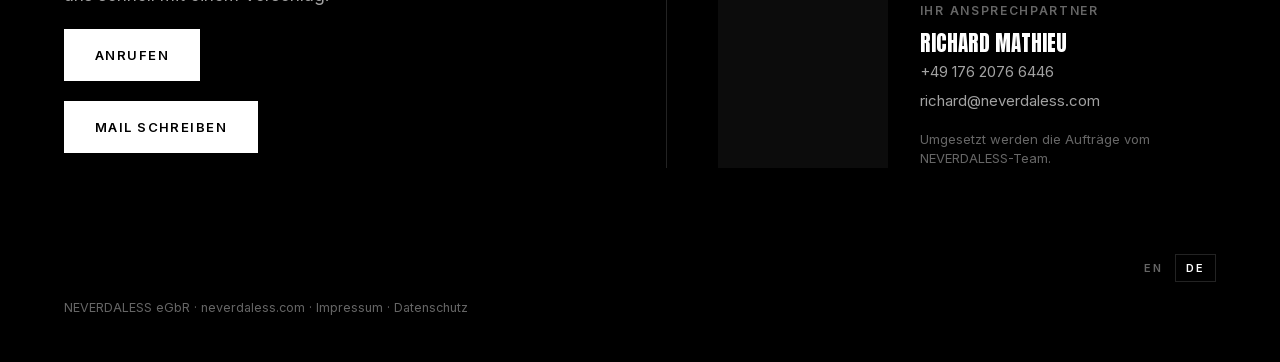
==== commit 07464dae: "BAU-Seite: Foto+Video 380 €/Std, Video 330 €/Std (Staffel proportional) Co-Authored-By: Claude Opus " ====
--- a/bau/index.html
+++ b/bau/index.html
@@ -451,7 +451,7 @@
       <div class="pc-in">
         <span class="dur" data-de="Leerer Stand">Empty stand</span>
         <span class="when" data-de="8 bis 9 Uhr">8 to 9 am</span>
-        <div class="pc-price"><span class="pc-num" data-p="450,230,350,580"></span></div>
+        <div class="pc-price"><span class="pc-num" data-p="380,230,330,560"></span></div>
         <p class="pc-note" data-mode="0" data-de="Ihr Stand leer und aufgeräumt, bevor jemand darauf steht. Mind. 20 Bilder und ein kurzer Clip, die ersten Bilder direkt im Anschluss.">Your stand empty and clean, before anyone is on it. At least 20 images and one short clip, the first images right after the shoot.</p>
         <p class="pc-note" data-mode="1" data-de="Ihr Stand leer und aufgeräumt, bevor jemand darauf steht. Mind. 30 bearbeitete Bilder, die ersten direkt im Anschluss.">Your stand empty and clean, before anyone is on it. At least 30 edited images, the first ones right after the shoot.</p>
         <p class="pc-note" data-mode="2" data-de="Ihr Stand leer und aufgeräumt, bevor jemand darauf steht. Ein Reel (mind. 30 s), innerhalb von fünf Werktagen.">Your stand empty and clean, before anyone is on it. One reel (min. 30 s), within five working days.</p>
@@ -464,8 +464,8 @@
       <div class="pc-in">
         <span class="dur" data-de="Stundenweise">By the hour</span>
         <span class="when" data-de="1–3 Std · Start frei wählbar">1–3 h · start any time</span>
-        <div class="pc-price"><span class="pc-num" data-p="450,230,350,580" data-pre="1"></span>
-        <span class="pc-per" data-l="2,3" data-h="690,350,590,940|920,470,820,1290"></span></div>
+        <div class="pc-price"><span class="pc-num" data-p="380,230,330,560" data-pre="1"></span>
+        <span class="pc-per" data-l="2,3" data-h="640,350,560,910|890,470,770,1240"></span></div>
         <p class="pc-note" data-mode="0" data-de="Eine Person macht Foto und Video. Mind. 20 Bilder und ein Reel (mind. 30 s) pro Stunde, erste Bilder direkt im Anschluss.">One person shoots photo and video. At least 20 images and one reel (min. 30 s) per hour, first images right after the shoot.</p>
         <p class="pc-note" data-mode="1" data-de="Mind. 30 bearbeitete Bilder pro Stunde. Die ersten direkt im Anschluss.">At least 30 edited images per hour. The first ones right after the shoot.</p>
         <p class="pc-note" data-mode="2" data-de="Ein Reel (mind. 30 s) pro Stunde, innerhalb von fünf Werktagen.">One reel (min. 30 s) per hour, within five working days.</p>
@@ -478,8 +478,8 @@
       <div class="pc-in">
         <span class="dur" data-de="Halber Messetag">Half fair day</span>
         <span class="when" data-de="4–5 Std · Start frei wählbar">4–5 h · start any time</span>
-        <div class="pc-price"><span class="pc-num" data-p="1400,800,1300,2100" data-pre="5"></span>
-        <span class="pc-per" data-l="4" data-h="1150,640,1050,1690"></span></div>
+        <div class="pc-price"><span class="pc-num" data-p="1420,800,1230,2030" data-pre="5"></span>
+        <span class="pc-per" data-l="4" data-h="1140,640,990,1630"></span></div>
         <p class="pc-note" data-mode="0" data-de="Eine Person macht Foto und Video. Mind. 100 Bilder und 1 Reel. Erste Bilder direkt im Anschluss.">One person shoots photo and video. At least 100 images and 1 reel. First images right after the shoot.</p>
         <p class="pc-note" data-mode="1" data-de="Mind. 150 bearbeitete Bilder. Die ersten direkt im Anschluss, der Rest in 2 Werktagen.">At least 150 edited images. The first ones right after the shoot, the rest within 2 working days.</p>
         <p class="pc-note" data-mode="2" data-de="Short Recap (mind. 60 s) und 1 Reel, innerhalb von fünf Werktagen.">Short recap (min. 60 s) and 1 reel, within five working days.</p>
@@ -492,8 +492,8 @@
       <div class="pc-in">
         <span class="dur" data-de="Ganzer Messetag">Full fair day</span>
         <span class="when" data-de="Bis zu 10 Std · Zeiten nach Absprache">Up to 10 h · times by arrangement</span>
-        <div class="pc-price"><span class="pc-num" data-p="2350,1300,2250,3550" data-pre="10"></span>
-        <span class="pc-per" data-l="6,8" data-h="1600,910,1500,2410|2000,1100,1900,3000"></span></div>
+        <div class="pc-price"><span class="pc-num" data-p="2440,1300,2120,3420" data-pre="10"></span>
+        <span class="pc-per" data-l="6,8" data-h="1620,910,1410,2320|2060,1100,1790,2890"></span></div>
         <p class="pc-note" data-mode="0" data-de="Eine Person macht Foto und Video. Mind. 200 Bilder, Short Recap (mind. 60 s) und 1 Reel. Erste Bilder direkt im Anschluss.">One person shoots photo and video. At least 200 images, short recap (min. 60 s) and 1 reel. First images right after the shoot.</p>
         <p class="pc-note" data-mode="1" data-de="Mind. 300 bearbeitete Bilder. Die ersten direkt im Anschluss, der Rest in 3 Werktagen.">At least 300 edited images. The first ones right after the shoot, the rest within 3 working days.</p>
         <p class="pc-note" data-mode="2" data-de="Long Recap (mind. 120 s) und 2 Reels, innerhalb von fünf Werktagen.">Long recap (min. 120 s) and 2 reels, within five working days.</p>
@@ -506,8 +506,8 @@
       <div class="pc-in">
         <span class="dur" data-de="Standparty">Stand party</span>
         <span class="when" data-de="1–3 Std, 16 bis 24 Uhr">1–3 h, 4 pm to midnight</span>
-        <div class="pc-price"><span class="pc-num" data-p="450,230,350,580" data-pre="1"></span>
-        <span class="pc-per" data-l="2,3" data-h="690,350,590,940|920,470,820,1290"></span></div>
+        <div class="pc-price"><span class="pc-num" data-p="380,230,330,560" data-pre="1"></span>
+        <span class="pc-per" data-l="2,3" data-h="640,350,560,910|890,470,770,1240"></span></div>
         <p class="pc-note" data-mode="0" data-de="Stimmung, Gäste, Reden, Gruppenbilder. Mind. 20 Bilder und ein Reel (mind. 30 s) pro Stunde.">Atmosphere, guests, speeches, group shots. At least 20 images and one reel (min. 30 s) per hour.</p>
         <p class="pc-note" data-mode="1" data-de="Stimmung, Gäste, Reden, Gruppenbilder. Mind. 30 bearbeitete Bilder pro Stunde, die ersten am nächsten Morgen.">Atmosphere, guests, speeches, group shots. At least 30 edited images per hour, the first ones the next morning.</p>
         <p class="pc-note" data-mode="2" data-de="Stimmung, Gäste, Reden. Ein Reel (mind. 30 s) pro Stunde, innerhalb von fünf Werktagen.">Atmosphere, guests, speeches. One reel (min. 30 s) per hour, within five working days.</p>
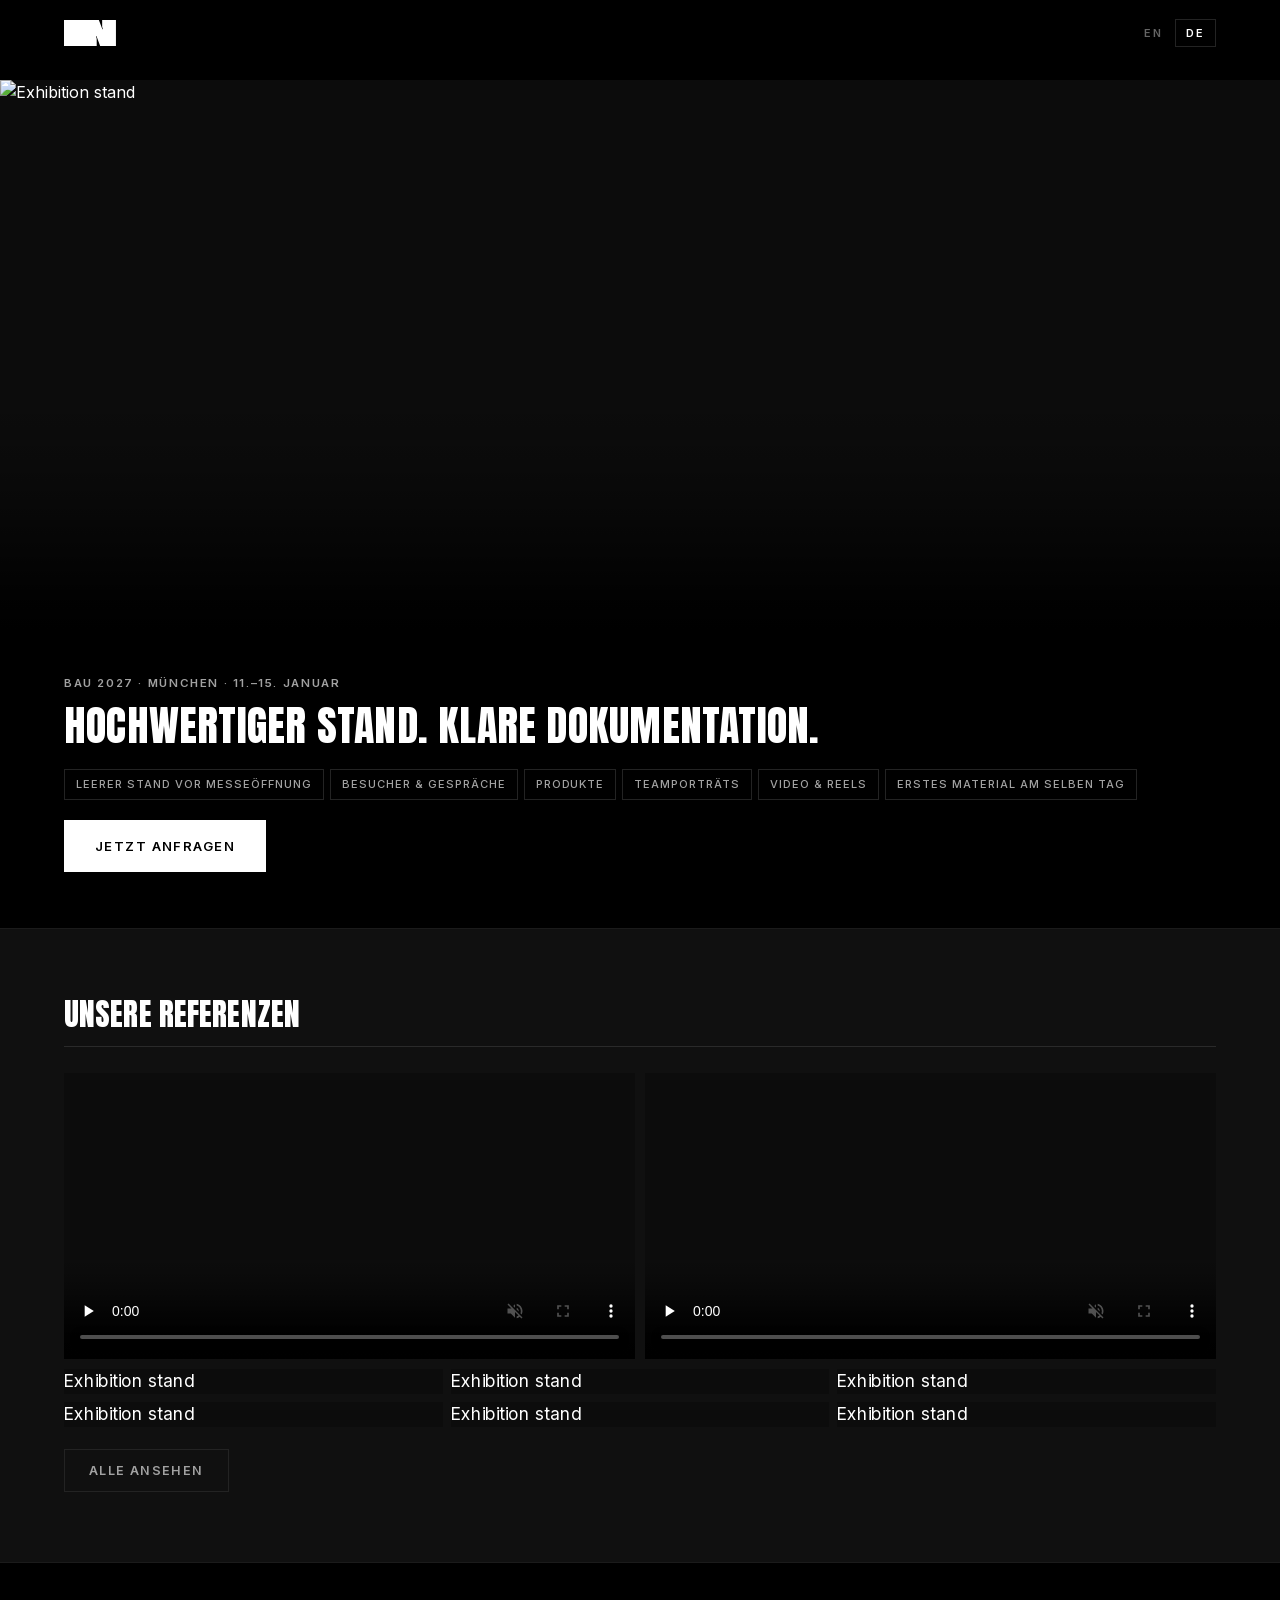
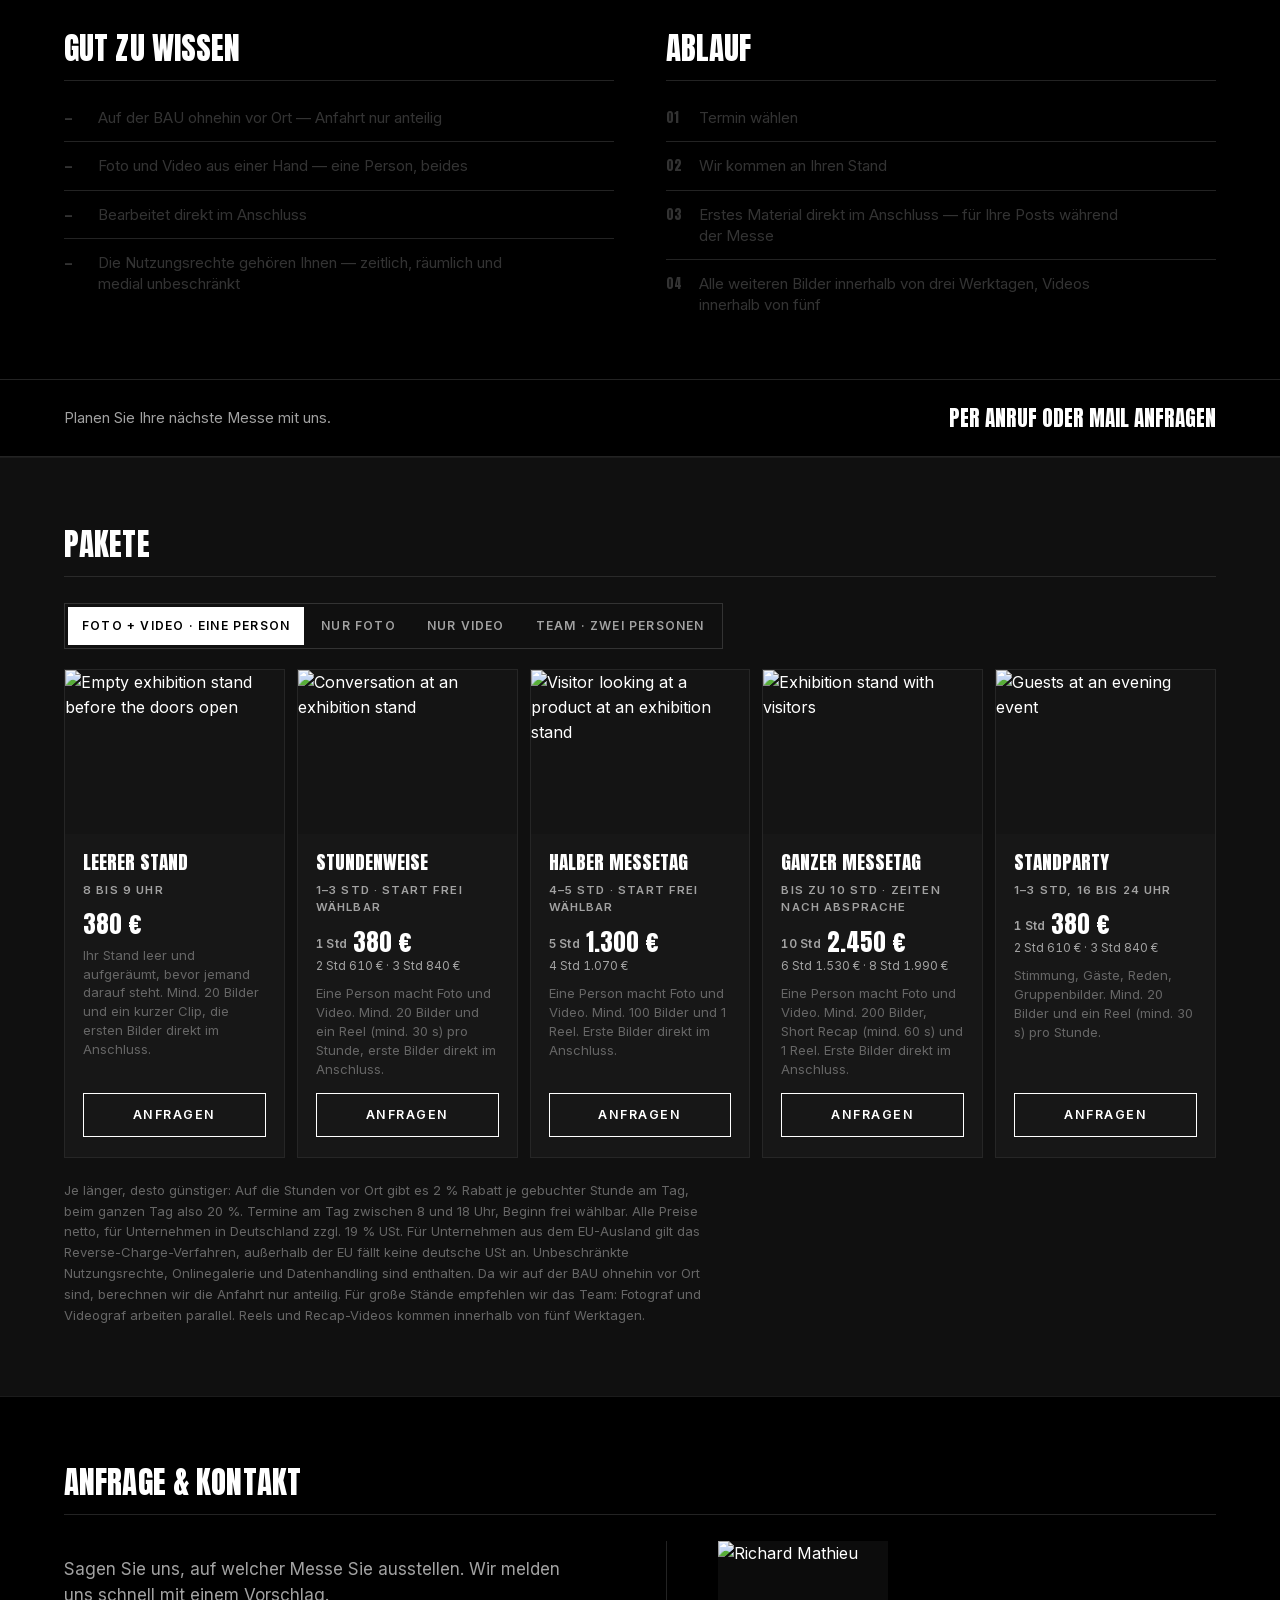
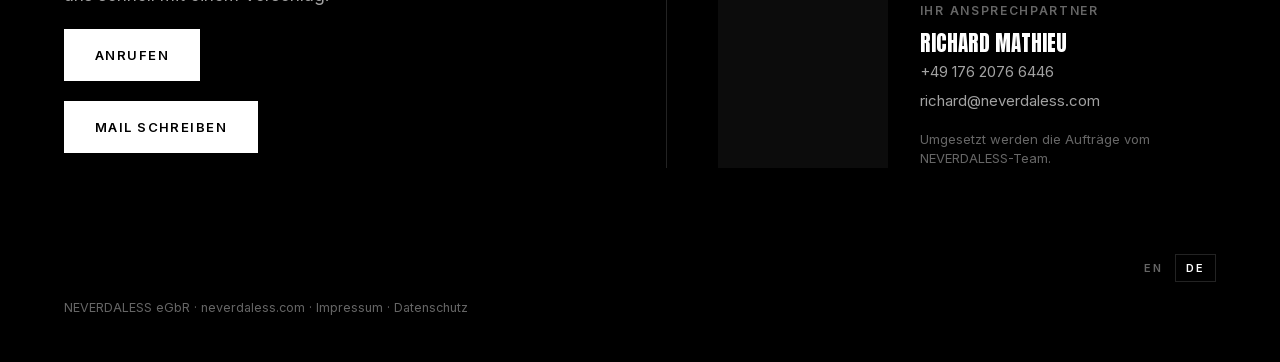
==== commit fa0ea6c3: "BAU-Seite: Preisstaffel neu kalkuliert (Grundpreis + Stundensatz je Leistung) Co-Authored-By: Claude" ====
--- a/bau/index.html
+++ b/bau/index.html
@@ -465,7 +465,7 @@
         <span class="dur" data-de="Stundenweise">By the hour</span>
         <span class="when" data-de="1–3 Std · Start frei wählbar">1–3 h · start any time</span>
         <div class="pc-price"><span class="pc-num" data-p="380,230,330,560" data-pre="1"></span>
-        <span class="pc-per" data-l="2,3" data-h="640,350,560,910|890,470,770,1240"></span></div>
+        <span class="pc-per" data-l="2,3" data-h="610,380,530,910|840,530,730,1260"></span></div>
         <p class="pc-note" data-mode="0" data-de="Eine Person macht Foto und Video. Mind. 20 Bilder und ein Reel (mind. 30 s) pro Stunde, erste Bilder direkt im Anschluss.">One person shoots photo and video. At least 20 images and one reel (min. 30 s) per hour, first images right after the shoot.</p>
         <p class="pc-note" data-mode="1" data-de="Mind. 30 bearbeitete Bilder pro Stunde. Die ersten direkt im Anschluss.">At least 30 edited images per hour. The first ones right after the shoot.</p>
         <p class="pc-note" data-mode="2" data-de="Ein Reel (mind. 30 s) pro Stunde, innerhalb von fünf Werktagen.">One reel (min. 30 s) per hour, within five working days.</p>
@@ -478,8 +478,8 @@
       <div class="pc-in">
         <span class="dur" data-de="Halber Messetag">Half fair day</span>
         <span class="when" data-de="4–5 Std · Start frei wählbar">4–5 h · start any time</span>
-        <div class="pc-price"><span class="pc-num" data-p="1420,800,1230,2030" data-pre="5"></span>
-        <span class="pc-per" data-l="4" data-h="1140,640,990,1630"></span></div>
+        <div class="pc-price"><span class="pc-num" data-p="1300,830,1130,1960" data-pre="5"></span>
+        <span class="pc-per" data-l="4" data-h="1070,680,930,1610"></span></div>
         <p class="pc-note" data-mode="0" data-de="Eine Person macht Foto und Video. Mind. 100 Bilder und 1 Reel. Erste Bilder direkt im Anschluss.">One person shoots photo and video. At least 100 images and 1 reel. First images right after the shoot.</p>
         <p class="pc-note" data-mode="1" data-de="Mind. 150 bearbeitete Bilder. Die ersten direkt im Anschluss, der Rest in 2 Werktagen.">At least 150 edited images. The first ones right after the shoot, the rest within 2 working days.</p>
         <p class="pc-note" data-mode="2" data-de="Short Recap (mind. 60 s) und 1 Reel, innerhalb von fünf Werktagen.">Short recap (min. 60 s) and 1 reel, within five working days.</p>
@@ -492,8 +492,8 @@
       <div class="pc-in">
         <span class="dur" data-de="Ganzer Messetag">Full fair day</span>
         <span class="when" data-de="Bis zu 10 Std · Zeiten nach Absprache">Up to 10 h · times by arrangement</span>
-        <div class="pc-price"><span class="pc-num" data-p="2440,1300,2120,3420" data-pre="10"></span>
-        <span class="pc-per" data-l="6,8" data-h="1620,910,1410,2320|2060,1100,1790,2890"></span></div>
+        <div class="pc-price"><span class="pc-num" data-p="2450,1580,2130,3710" data-pre="10"></span>
+        <span class="pc-per" data-l="6,8" data-h="1530,980,1330,2310|1990,1280,1730,3010"></span></div>
         <p class="pc-note" data-mode="0" data-de="Eine Person macht Foto und Video. Mind. 200 Bilder, Short Recap (mind. 60 s) und 1 Reel. Erste Bilder direkt im Anschluss.">One person shoots photo and video. At least 200 images, short recap (min. 60 s) and 1 reel. First images right after the shoot.</p>
         <p class="pc-note" data-mode="1" data-de="Mind. 300 bearbeitete Bilder. Die ersten direkt im Anschluss, der Rest in 3 Werktagen.">At least 300 edited images. The first ones right after the shoot, the rest within 3 working days.</p>
         <p class="pc-note" data-mode="2" data-de="Long Recap (mind. 120 s) und 2 Reels, innerhalb von fünf Werktagen.">Long recap (min. 120 s) and 2 reels, within five working days.</p>
@@ -507,7 +507,7 @@
         <span class="dur" data-de="Standparty">Stand party</span>
         <span class="when" data-de="1–3 Std, 16 bis 24 Uhr">1–3 h, 4 pm to midnight</span>
         <div class="pc-price"><span class="pc-num" data-p="380,230,330,560" data-pre="1"></span>
-        <span class="pc-per" data-l="2,3" data-h="640,350,560,910|890,470,770,1240"></span></div>
+        <span class="pc-per" data-l="2,3" data-h="610,380,530,910|840,530,730,1260"></span></div>
         <p class="pc-note" data-mode="0" data-de="Stimmung, Gäste, Reden, Gruppenbilder. Mind. 20 Bilder und ein Reel (mind. 30 s) pro Stunde.">Atmosphere, guests, speeches, group shots. At least 20 images and one reel (min. 30 s) per hour.</p>
         <p class="pc-note" data-mode="1" data-de="Stimmung, Gäste, Reden, Gruppenbilder. Mind. 30 bearbeitete Bilder pro Stunde, die ersten am nächsten Morgen.">Atmosphere, guests, speeches, group shots. At least 30 edited images per hour, the first ones the next morning.</p>
         <p class="pc-note" data-mode="2" data-de="Stimmung, Gäste, Reden. Ein Reel (mind. 30 s) pro Stunde, innerhalb von fünf Werktagen.">Atmosphere, guests, speeches. One reel (min. 30 s) per hour, within five working days.</p>
